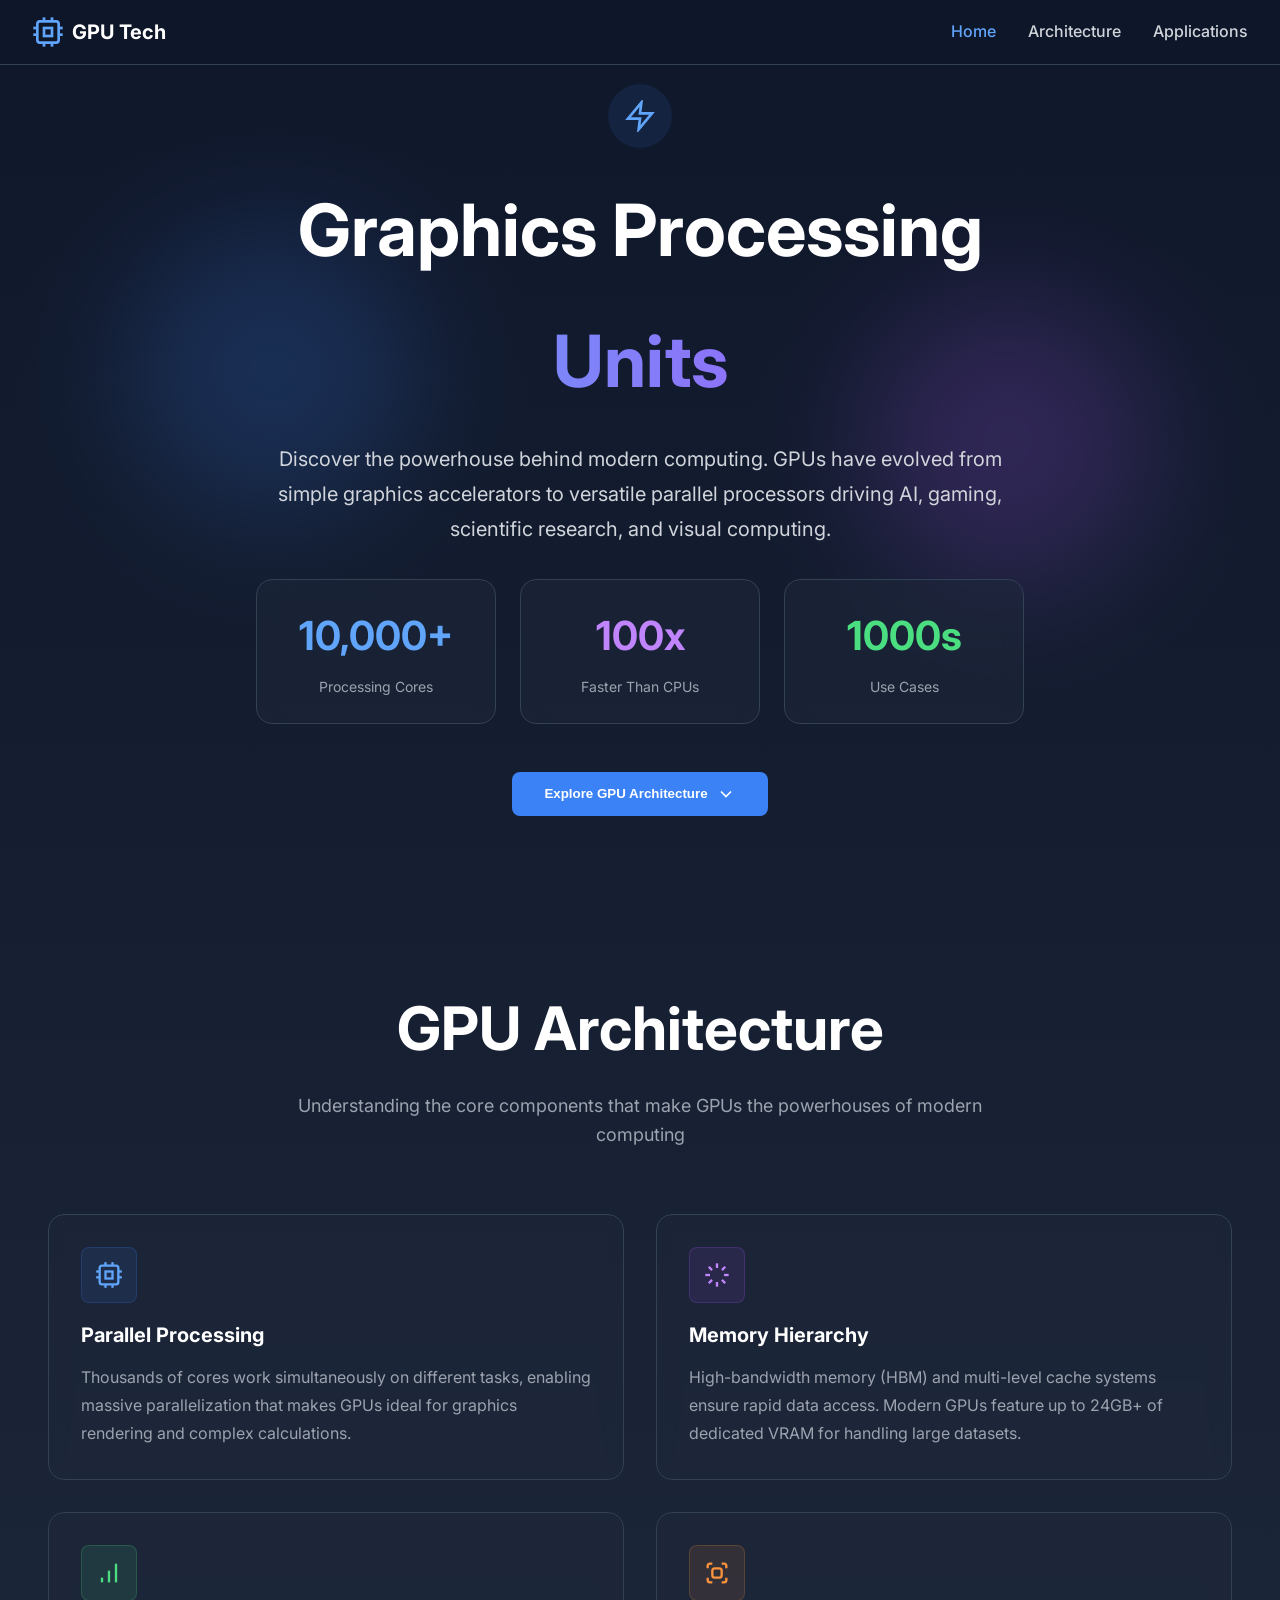
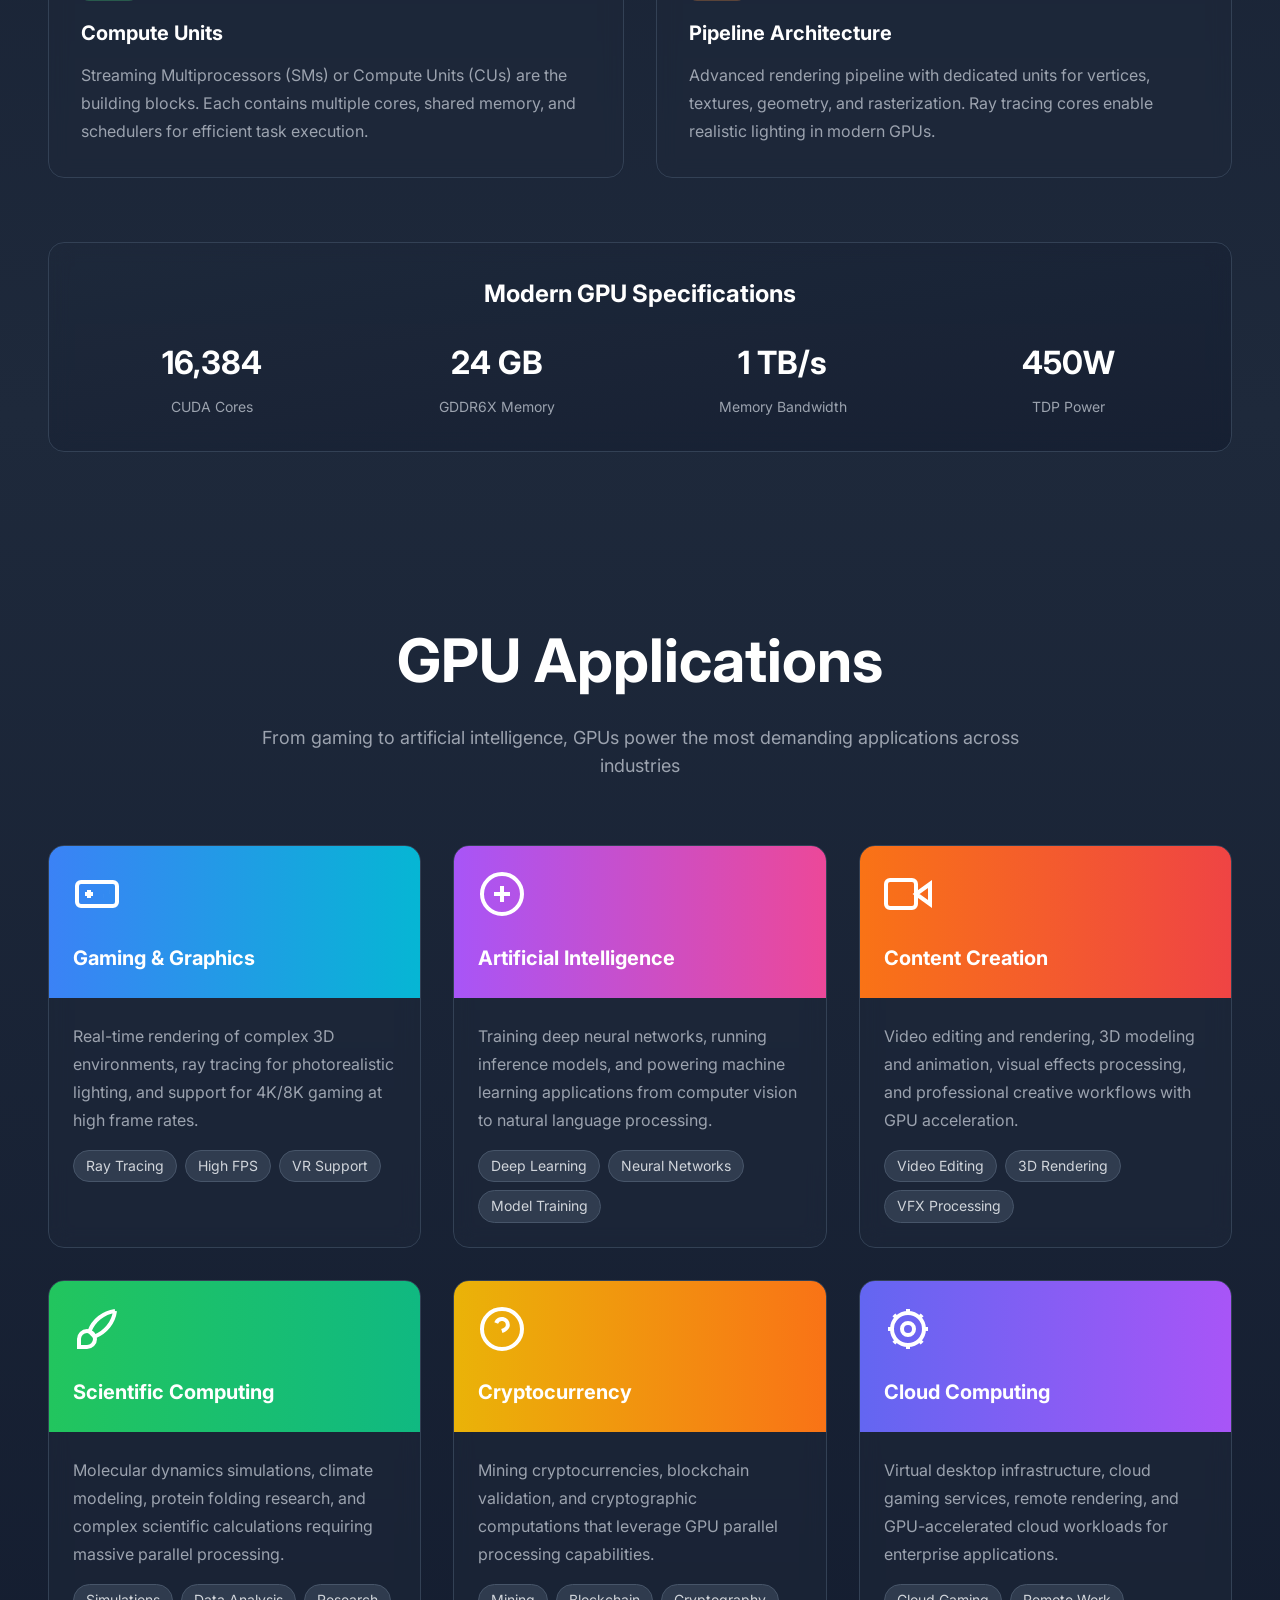
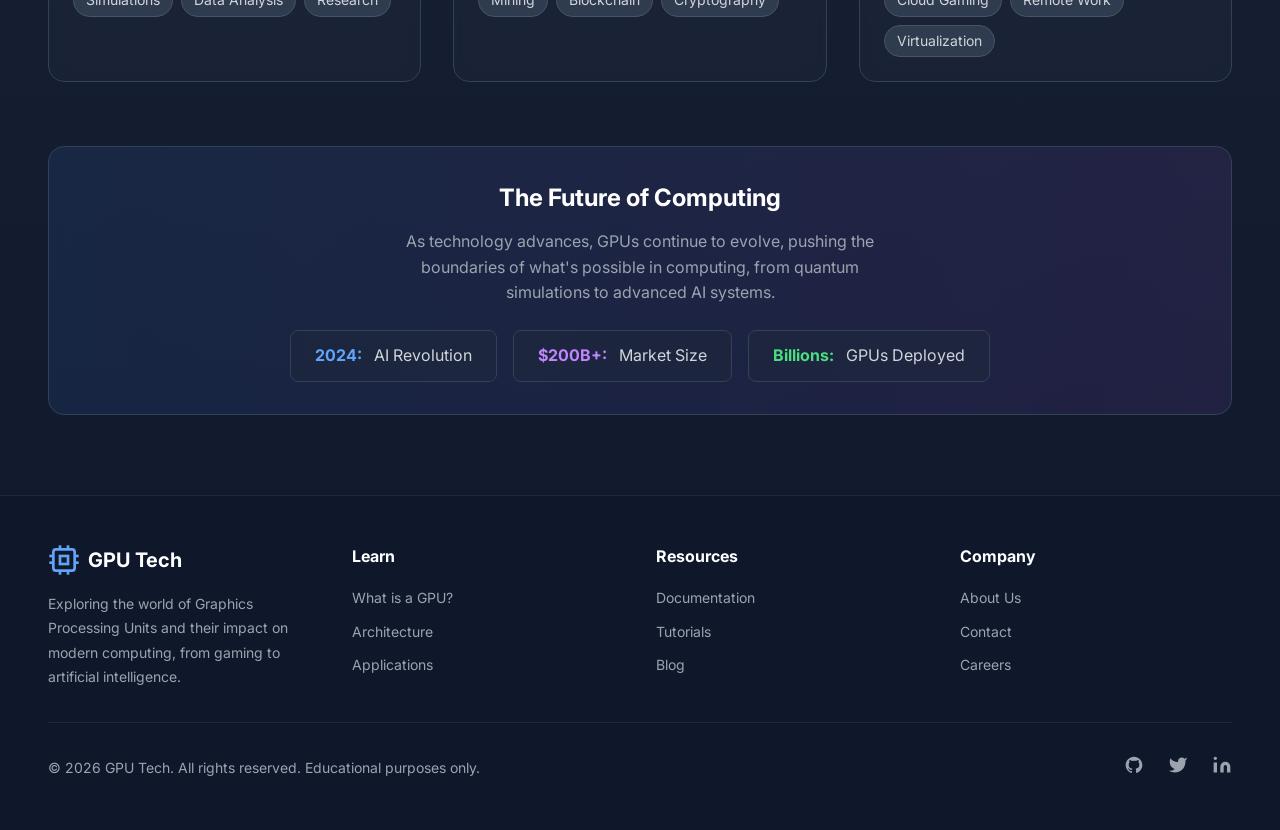
==== index.html @ db31548b "Add files via upload" ====
<!DOCTYPE html>
<html lang="en">
<head>
    <meta charset="UTF-8">
    <meta name="viewport" content="width=device-width, initial-scale=1.0">
    <meta name="description" content="Explore the world of Graphics Processing Units - from architecture to applications">
    <title>GPU Tech - Graphics Processing Units</title>
    
    <!-- Link to external CSS file -->
    <link rel="stylesheet" href="styles.css">
    
    <!-- Google Fonts for better typography -->
    <link rel="preconnect" href="https://fonts.googleapis.com">
    <link rel="preconnect" href="https://fonts.gstatic.com" crossorigin>
    <link href="https://fonts.googleapis.com/css2?family=Inter:wght@400;500;600;700;800&display=swap" rel="stylesheet">
</head>
<body>
    <!-- 
        HEADER SECTION
        Fixed navigation bar with logo and menu
        Includes mobile hamburger menu for responsive design
    -->
    <header class="header" id="header">
        <div class="container">
            <nav class="nav">
                <!-- Logo/Brand -->
                <div class="logo" onclick="scrollToSection('home')">
                    <svg class="logo-icon" viewBox="0 0 24 24" fill="none" stroke="currentColor" stroke-width="2">
                        <rect x="4" y="4" width="16" height="16" rx="2" ry="2"></rect>
                        <rect x="9" y="9" width="6" height="6"></rect>
                        <line x1="9" y1="1" x2="9" y2="4"></line>
                        <line x1="15" y1="1" x2="15" y2="4"></line>
                        <line x1="9" y1="20" x2="9" y2="23"></line>
                        <line x1="15" y1="20" x2="15" y2="23"></line>
                        <line x1="20" y1="9" x2="23" y2="9"></line>
                        <line x1="20" y1="14" x2="23" y2="14"></line>
                        <line x1="1" y1="9" x2="4" y2="9"></line>
                        <line x1="1" y1="14" x2="4" y2="14"></line>
                    </svg>
                    <span class="logo-text">GPU Tech</span>
                </div>

                <!-- Desktop Navigation Links -->
                <ul class="nav-links" id="navLinks">
                    <li><a href="#home" class="nav-link active" data-section="home">Home</a></li>
                    <li><a href="#architecture" class="nav-link" data-section="architecture">Architecture</a></li>
                    <li><a href="#applications" class="nav-link" data-section="applications">Applications</a></li>
                </ul>

                <!-- Mobile Menu Toggle Button -->
                <button class="menu-toggle" id="menuToggle" aria-label="Toggle menu">
                    <span class="hamburger"></span>
                </button>
            </nav>
        </div>
    </header>

    <!-- 
        MAIN CONTENT AREA
        Contains all three main sections of the website
    -->
    <main>
        <!-- 
            SECTION 1: HERO / INTRODUCTION
            Landing section with headline, statistics, and call-to-action
        -->
        <section id="home" class="hero">
            <div class="container">
                <div class="hero-content">
                    <!-- Icon Badge -->
                    <div class="hero-badge">
                        <svg class="hero-icon" viewBox="0 0 24 24" fill="none" stroke="currentColor" stroke-width="2">
                            <polygon points="13 2 3 14 12 14 11 22 21 10 12 10 13 2"></polygon>
                        </svg>
                    </div>

                    <!-- Main Headline -->
                    <h1 class="hero-title">
                        <span class="hero-title-line">Graphics Processing</span>
                        <span class="hero-title-gradient">Units</span>
                    </h1>

                    <!-- Subtitle/Description -->
                    <p class="hero-description">
                        Discover the powerhouse behind modern computing. GPUs have evolved from simple 
                        graphics accelerators to versatile parallel processors driving AI, gaming, 
                        scientific research, and visual computing.
                    </p>

                    <!-- Key Statistics Grid -->
                    <div class="stats-grid">
                        <!-- Stat 1: Processing Cores -->
                        <div class="stat-card">
                            <div class="stat-number stat-blue">10,000+</div>
                            <div class="stat-label">Processing Cores</div>
                        </div>

                        <!-- Stat 2: Performance -->
                        <div class="stat-card">
                            <div class="stat-number stat-purple">100x</div>
                            <div class="stat-label">Faster Than CPUs</div>
                        </div>

                        <!-- Stat 3: Applications -->
                        <div class="stat-card">
                            <div class="stat-number stat-green">1000s</div>
                            <div class="stat-label">Use Cases</div>
                        </div>
                    </div>

                    <!-- Call-to-Action Button -->
                    <button class="cta-button" onclick="scrollToSection('architecture')">
                        <span>Explore GPU Architecture</span>
                        <svg class="cta-icon" viewBox="0 0 24 24" fill="none" stroke="currentColor" stroke-width="2">
                            <polyline points="6 9 12 15 18 9"></polyline>
                        </svg>
                    </button>
                </div>

                <!-- Decorative Background Elements -->
                <div class="blob blob-1"></div>
                <div class="blob blob-2"></div>
            </div>
        </section>

        <!-- 
            SECTION 2: GPU ARCHITECTURE
            Explains core components and technical specifications
        -->
        <section id="architecture" class="architecture">
            <div class="container">
                <!-- Section Header -->
                <div class="section-header">
                    <h2 class="section-title">GPU Architecture</h2>
                    <p class="section-description">
                        Understanding the core components that make GPUs the powerhouses of modern computing
                    </p>
                </div>

                <!-- Architecture Components Grid -->
                <div class="architecture-grid">
                    <!-- Component 1: Parallel Processing -->
                    <div class="arch-card">
                        <div class="arch-icon arch-blue">
                            <svg viewBox="0 0 24 24" fill="none" stroke="currentColor" stroke-width="2">
                                <rect x="4" y="4" width="16" height="16" rx="2" ry="2"></rect>
                                <rect x="9" y="9" width="6" height="6"></rect>
                                <line x1="9" y1="1" x2="9" y2="4"></line>
                                <line x1="15" y1="1" x2="15" y2="4"></line>
                                <line x1="9" y1="20" x2="9" y2="23"></line>
                                <line x1="15" y1="20" x2="15" y2="23"></line>
                                <line x1="20" y1="9" x2="23" y2="9"></line>
                                <line x1="20" y1="14" x2="23" y2="14"></line>
                                <line x1="1" y1="9" x2="4" y2="9"></line>
                                <line x1="1" y1="14" x2="4" y2="14"></line>
                            </svg>
                        </div>
                        <h3 class="arch-title">Parallel Processing</h3>
                        <p class="arch-description">
                            Thousands of cores work simultaneously on different tasks, enabling massive parallelization 
                            that makes GPUs ideal for graphics rendering and complex calculations.
                        </p>
                    </div>

                    <!-- Component 2: Memory Hierarchy -->
                    <div class="arch-card">
                        <div class="arch-icon arch-purple">
                            <svg viewBox="0 0 24 24" fill="none" stroke="currentColor" stroke-width="2">
                                <line x1="12" y1="2" x2="12" y2="6"></line>
                                <line x1="12" y1="18" x2="12" y2="22"></line>
                                <line x1="4.93" y1="4.93" x2="7.76" y2="7.76"></line>
                                <line x1="16.24" y1="16.24" x2="19.07" y2="19.07"></line>
                                <line x1="2" y1="12" x2="6" y2="12"></line>
                                <line x1="18" y1="12" x2="22" y2="12"></line>
                                <line x1="4.93" y1="19.07" x2="7.76" y2="16.24"></line>
                                <line x1="16.24" y1="7.76" x2="19.07" y2="4.93"></line>
                            </svg>
                        </div>
                        <h3 class="arch-title">Memory Hierarchy</h3>
                        <p class="arch-description">
                            High-bandwidth memory (HBM) and multi-level cache systems ensure rapid data access. 
                            Modern GPUs feature up to 24GB+ of dedicated VRAM for handling large datasets.
                        </p>
                    </div>

                    <!-- Component 3: Compute Units -->
                    <div class="arch-card">
                        <div class="arch-icon arch-green">
                            <svg viewBox="0 0 24 24" fill="none" stroke="currentColor" stroke-width="2">
                                <line x1="12" y1="20" x2="12" y2="10"></line>
                                <line x1="18" y1="20" x2="18" y2="4"></line>
                                <line x1="6" y1="20" x2="6" y2="16"></line>
                            </svg>
                        </div>
                        <h3 class="arch-title">Compute Units</h3>
                        <p class="arch-description">
                            Streaming Multiprocessors (SMs) or Compute Units (CUs) are the building blocks. 
                            Each contains multiple cores, shared memory, and schedulers for efficient task execution.
                        </p>
                    </div>

                    <!-- Component 4: Pipeline Architecture -->
                    <div class="arch-card">
                        <div class="arch-icon arch-orange">
                            <svg viewBox="0 0 24 24" fill="none" stroke="currentColor" stroke-width="2">
                                <rect x="8" y="8" width="8" height="8" rx="2" ry="2"></rect>
                                <path d="M4 8V6a2 2 0 0 1 2-2h2"></path>
                                <path d="M4 16v2a2 2 0 0 0 2 2h2"></path>
                                <path d="M16 4h2a2 2 0 0 1 2 2v2"></path>
                                <path d="M16 20h2a2 2 0 0 0 2-2v-2"></path>
                            </svg>
                        </div>
                        <h3 class="arch-title">Pipeline Architecture</h3>
                        <p class="arch-description">
                            Advanced rendering pipeline with dedicated units for vertices, textures, geometry, 
                            and rasterization. Ray tracing cores enable realistic lighting in modern GPUs.
                        </p>
                    </div>
                </div>

                <!-- Technical Specifications Card -->
                <div class="specs-card">
                    <h3 class="specs-title">Modern GPU Specifications</h3>
                    <div class="specs-grid">
                        <!-- Spec 1 -->
                        <div class="spec-item">
                            <div class="spec-value spec-blue">16,384</div>
                            <div class="spec-name">CUDA Cores</div>
                        </div>
                        <!-- Spec 2 -->
                        <div class="spec-item">
                            <div class="spec-value spec-purple">24 GB</div>
                            <div class="spec-name">GDDR6X Memory</div>
                        </div>
                        <!-- Spec 3 -->
                        <div class="spec-item">
                            <div class="spec-value spec-green">1 TB/s</div>
                            <div class="spec-name">Memory Bandwidth</div>
                        </div>
                        <!-- Spec 4 -->
                        <div class="spec-item">
                            <div class="spec-value spec-orange">450W</div>
                            <div class="spec-name">TDP Power</div>
                        </div>
                    </div>
                </div>
            </div>
        </section>

        <!-- 
            SECTION 3: GPU APPLICATIONS
            Showcases real-world use cases and applications
        -->
        <section id="applications" class="applications">
            <div class="container">
                <!-- Section Header -->
                <div class="section-header">
                    <h2 class="section-title">GPU Applications</h2>
                    <p class="section-description">
                        From gaming to artificial intelligence, GPUs power the most demanding applications across industries
                    </p>
                </div>

                <!-- Applications Grid -->
                <div class="apps-grid">
                    <!-- Application 1: Gaming & Graphics -->
                    <div class="app-card">
                        <div class="app-header gradient-blue">
                            <svg class="app-icon" viewBox="0 0 24 24" fill="none" stroke="currentColor" stroke-width="2">
                                <line x1="6" y1="12" x2="10" y2="12"></line>
                                <line x1="8" y1="10" x2="8" y2="14"></line>
                                <line x1="15" y1="13" x2="15.01" y2="13"></line>
                                <line x1="18" y1="11" x2="18.01" y2="11"></line>
                                <rect x="2" y="6" width="20" height="12" rx="2"></rect>
                            </svg>
                            <h3 class="app-title">Gaming & Graphics</h3>
                        </div>
                        <div class="app-content">
                            <p class="app-description">
                                Real-time rendering of complex 3D environments, ray tracing for photorealistic lighting, 
                                and support for 4K/8K gaming at high frame rates.
                            </p>
                            <div class="app-tags">
                                <span class="tag">Ray Tracing</span>
                                <span class="tag">High FPS</span>
                                <span class="tag">VR Support</span>
                            </div>
                        </div>
                    </div>

                    <!-- Application 2: Artificial Intelligence -->
                    <div class="app-card">
                        <div class="app-header gradient-purple">
                            <svg class="app-icon" viewBox="0 0 24 24" fill="none" stroke="currentColor" stroke-width="2">
                                <path d="M12 2a10 10 0 1 0 0 20 10 10 0 1 0 0-20z"></path>
                                <path d="M12 8v8"></path>
                                <path d="M8 12h8"></path>
                            </svg>
                            <h3 class="app-title">Artificial Intelligence</h3>
                        </div>
                        <div class="app-content">
                            <p class="app-description">
                                Training deep neural networks, running inference models, and powering machine learning 
                                applications from computer vision to natural language processing.
                            </p>
                            <div class="app-tags">
                                <span class="tag">Deep Learning</span>
                                <span class="tag">Neural Networks</span>
                                <span class="tag">Model Training</span>
                            </div>
                        </div>
                    </div>

                    <!-- Application 3: Content Creation -->
                    <div class="app-card">
                        <div class="app-header gradient-orange">
                            <svg class="app-icon" viewBox="0 0 24 24" fill="none" stroke="currentColor" stroke-width="2">
                                <polygon points="23 7 16 12 23 17 23 7"></polygon>
                                <rect x="1" y="5" width="15" height="14" rx="2" ry="2"></rect>
                            </svg>
                            <h3 class="app-title">Content Creation</h3>
                        </div>
                        <div class="app-content">
                            <p class="app-description">
                                Video editing and rendering, 3D modeling and animation, visual effects processing, 
                                and professional creative workflows with GPU acceleration.
                            </p>
                            <div class="app-tags">
                                <span class="tag">Video Editing</span>
                                <span class="tag">3D Rendering</span>
                                <span class="tag">VFX Processing</span>
                            </div>
                        </div>
                    </div>

                    <!-- Application 4: Scientific Computing -->
                    <div class="app-card">
                        <div class="app-header gradient-green">
                            <svg class="app-icon" viewBox="0 0 24 24" fill="none" stroke="currentColor" stroke-width="2">
                                <path d="M3 21v-4a4 4 0 1 1 4 4H3z"></path>
                                <path d="M21 3A16 16 0 0 0 8.2 13.2"></path>
                                <path d="M21 3A16 16 0 0 1 10.8 15.8"></path>
                                <path d="M10.8 15.8L8.2 13.2"></path>
                            </svg>
                            <h3 class="app-title">Scientific Computing</h3>
                        </div>
                        <div class="app-content">
                            <p class="app-description">
                                Molecular dynamics simulations, climate modeling, protein folding research, 
                                and complex scientific calculations requiring massive parallel processing.
                            </p>
                            <div class="app-tags">
                                <span class="tag">Simulations</span>
                                <span class="tag">Data Analysis</span>
                                <span class="tag">Research</span>
                            </div>
                        </div>
                    </div>

                    <!-- Application 5: Cryptocurrency -->
                    <div class="app-card">
                        <div class="app-header gradient-yellow">
                            <svg class="app-icon" viewBox="0 0 24 24" fill="none" stroke="currentColor" stroke-width="2">
                                <circle cx="12" cy="12" r="10"></circle>
                                <path d="M9.09 9a3 3 0 0 1 5.83 1c0 2-3 3-3 3"></path>
                                <line x1="12" y1="17" x2="12.01" y2="17"></line>
                            </svg>
                            <h3 class="app-title">Cryptocurrency</h3>
                        </div>
                        <div class="app-content">
                            <p class="app-description">
                                Mining cryptocurrencies, blockchain validation, and cryptographic computations 
                                that leverage GPU parallel processing capabilities.
                            </p>
                            <div class="app-tags">
                                <span class="tag">Mining</span>
                                <span class="tag">Blockchain</span>
                                <span class="tag">Cryptography</span>
                            </div>
                        </div>
                    </div>

                    <!-- Application 6: Cloud Computing -->
                    <div class="app-card">
                        <div class="app-header gradient-indigo">
                            <svg class="app-icon" viewBox="0 0 24 24" fill="none" stroke="currentColor" stroke-width="2">
                                <circle cx="12" cy="12" r="3"></circle>
                                <circle cx="12" cy="12" r="8"></circle>
                                <line x1="12" y1="2" x2="12" y2="4"></line>
                                <line x1="12" y1="20" x2="12" y2="22"></line>
                                <line x1="4.93" y1="4.93" x2="6.34" y2="6.34"></line>
                                <line x1="17.66" y1="17.66" x2="19.07" y2="19.07"></line>
                                <line x1="2" y1="12" x2="4" y2="12"></line>
                                <line x1="20" y1="12" x2="22" y2="12"></line>
                                <line x1="6.34" y1="17.66" x2="4.93" y2="19.07"></line>
                                <line x1="19.07" y1="4.93" x2="17.66" y2="6.34"></line>
                            </svg>
                            <h3 class="app-title">Cloud Computing</h3>
                        </div>
                        <div class="app-content">
                            <p class="app-description">
                                Virtual desktop infrastructure, cloud gaming services, remote rendering, 
                                and GPU-accelerated cloud workloads for enterprise applications.
                            </p>
                            <div class="app-tags">
                                <span class="tag">Cloud Gaming</span>
                                <span class="tag">Remote Work</span>
                                <span class="tag">Virtualization</span>
                            </div>
                        </div>
                    </div>
                </div>

                <!-- Bottom Call-to-Action -->
                <div class="future-card">
                    <h3 class="future-title">The Future of Computing</h3>
                    <p class="future-description">
                        As technology advances, GPUs continue to evolve, pushing the boundaries of what's possible 
                        in computing, from quantum simulations to advanced AI systems.
                    </p>
                    <div class="future-stats">
                        <div class="future-stat">
                            <span class="stat-highlight stat-blue">2024:</span>
                            <span class="stat-text">AI Revolution</span>
                        </div>
                        <div class="future-stat">
                            <span class="stat-highlight stat-purple">$200B+:</span>
                            <span class="stat-text">Market Size</span>
                        </div>
                        <div class="future-stat">
                            <span class="stat-highlight stat-green">Billions:</span>
                            <span class="stat-text">GPUs Deployed</span>
                        </div>
                    </div>
                </div>
            </div>
        </section>
    </main>

    <!-- 
        FOOTER SECTION
        Contains site links, social media, and copyright
    -->
    <footer class="footer">
        <div class="container">
            <!-- Footer Main Content -->
            <div class="footer-grid">
                <!-- Brand Column -->
                <div class="footer-column footer-brand">
                    <div class="footer-logo">
                        <svg class="footer-logo-icon" viewBox="0 0 24 24" fill="none" stroke="currentColor" stroke-width="2">
                            <rect x="4" y="4" width="16" height="16" rx="2" ry="2"></rect>
                            <rect x="9" y="9" width="6" height="6"></rect>
                            <line x1="9" y1="1" x2="9" y2="4"></line>
                            <line x1="15" y1="1" x2="15" y2="4"></line>
                            <line x1="9" y1="20" x2="9" y2="23"></line>
                            <line x1="15" y1="20" x2="15" y2="23"></line>
                            <line x1="20" y1="9" x2="23" y2="9"></line>
                            <line x1="20" y1="14" x2="23" y2="14"></line>
                            <line x1="1" y1="9" x2="4" y2="9"></line>
                            <line x1="1" y1="14" x2="4" y2="14"></line>
                        </svg>
                        <span class="footer-logo-text">GPU Tech</span>
                    </div>
                    <p class="footer-description">
                        Exploring the world of Graphics Processing Units and their impact on modern computing, 
                        from gaming to artificial intelligence.
                    </p>
                </div>

                <!-- Learn Column -->
                <div class="footer-column">
                    <h4 class="footer-heading">Learn</h4>
                    <ul class="footer-links">
                        <li><a href="#home">What is a GPU?</a></li>
                        <li><a href="#architecture">Architecture</a></li>
                        <li><a href="#applications">Applications</a></li>
                    </ul>
                </div>

                <!-- Resources Column -->
                <div class="footer-column">
                    <h4 class="footer-heading">Resources</h4>
                    <ul class="footer-links">
                        <li><a href="#">Documentation</a></li>
                        <li><a href="#">Tutorials</a></li>
                        <li><a href="#">Blog</a></li>
                    </ul>
                </div>

                <!-- Company Column -->
                <div class="footer-column">
                    <h4 class="footer-heading">Company</h4>
                    <ul class="footer-links">
                        <li><a href="#">About Us</a></li>
                        <li><a href="#">Contact</a></li>
                        <li><a href="#">Careers</a></li>
                    </ul>
                </div>
            </div>

            <!-- Footer Bottom -->
            <div class="footer-bottom">
                <p class="footer-copyright">
                    © <span id="currentYear"></span> GPU Tech. All rights reserved. Educational purposes only.
                </p>
                
                <!-- Social Media Links -->
                <div class="footer-social">
                    <a href="#" aria-label="GitHub" class="social-link">
                        <svg viewBox="0 0 24 24" fill="currentColor">
                            <path d="M12 2C6.477 2 2 6.477 2 12c0 4.42 2.865 8.17 6.839 9.49.5.092.682-.217.682-.482 0-.237-.008-.866-.013-1.7-2.782.603-3.369-1.34-3.369-1.34-.454-1.156-1.11-1.463-1.11-1.463-.908-.62.069-.608.069-.608 1.003.07 1.531 1.03 1.531 1.03.892 1.529 2.341 1.087 2.91.831.092-.646.35-1.086.636-1.336-2.22-.253-4.555-1.11-4.555-4.943 0-1.091.39-1.984 1.029-2.683-.103-.253-.446-1.27.098-2.647 0 0 .84-.269 2.75 1.025A9.578 9.578 0 0112 6.836c.85.004 1.705.114 2.504.336 1.909-1.294 2.747-1.025 2.747-1.025.546 1.377.203 2.394.1 2.647.64.699 1.028 1.592 1.028 2.683 0 3.842-2.339 4.687-4.566 4.935.359.309.678.919.678 1.852 0 1.336-.012 2.415-.012 2.743 0 .267.18.578.688.48C19.138 20.167 22 16.418 22 12c0-5.523-4.477-10-10-10z"/>
                        </svg>
                    </a>
                    <a href="#" aria-label="Twitter" class="social-link">
                        <svg viewBox="0 0 24 24" fill="currentColor">
                            <path d="M23 3a10.9 10.9 0 01-3.14 1.53 4.48 4.48 0 00-7.86 3v1A10.66 10.66 0 013 4s-4 9 5 13a11.64 11.64 0 01-7 2c9 5 20 0 20-11.5a4.5 4.5 0 00-.08-.83A7.72 7.72 0 0023 3z"/>
                        </svg>
                    </a>
                    <a href="#" aria-label="LinkedIn" class="social-link">
                        <svg viewBox="0 0 24 24" fill="currentColor">
                            <path d="M16 8a6 6 0 016 6v7h-4v-7a2 2 0 00-2-2 2 2 0 00-2 2v7h-4v-7a6 6 0 016-6zM2 9h4v12H2z"/>
                            <circle cx="4" cy="4" r="2"/>
                        </svg>
                    </a>
                </div>
            </div>
        </div>
    </footer>

    <!-- Link to external JavaScript file -->
    <script src="script.js"></script>
</body>
</html>
---- styles.css ----
/**
 * GPU TECH WEBSITE - STYLESHEET
 * 
 * This CSS file contains all styling for the GPU Tech website
 * Organized into sections for easy navigation and maintenance
 * 
 * TABLE OF CONTENTS:
 * 1. CSS Variables & Reset
 * 2. Base Styles
 * 3. Layout Components
 * 4. Header & Navigation
 * 5. Hero Section
 * 6. Architecture Section
 * 7. Applications Section
 * 8. Footer
 * 9. Responsive Design (Media Queries)
 * 10. Animations
 */

/* ============================================
   1. CSS VARIABLES & RESET
   ============================================ */

/* Color palette and design tokens */
:root {
    /* Colors */
    --color-slate-900: #0f172a;
    --color-slate-800: #1e293b;
    --color-slate-700: #334155;
    --color-slate-600: #475569;
    --color-gray-400: #9ca3af;
    --color-gray-300: #d1d5db;
    --color-white: #ffffff;
    
    /* Accent Colors */
    --color-blue-400: #60a5fa;
    --color-blue-500: #3b82f6;
    --color-blue-600: #2563eb;
    --color-purple-400: #c084fc;
    --color-purple-500: #a855f7;
    --color-green-400: #4ade80;
    --color-green-500: #22c55e;
    --color-orange-400: #fb923c;
    --color-orange-500: #f97316;
    
    /* Spacing */
    --spacing-xs: 0.5rem;    /* 8px */
    --spacing-sm: 1rem;      /* 16px */
    --spacing-md: 1.5rem;    /* 24px */
    --spacing-lg: 2rem;      /* 32px */
    --spacing-xl: 3rem;      /* 48px */
    --spacing-2xl: 4rem;     /* 64px */
    
    /* Typography */
    --font-family: 'Inter', -apple-system, BlinkMacSystemFont, 'Segoe UI', sans-serif;
    
    /* Border Radius */
    --radius-sm: 0.5rem;     /* 8px */
    --radius-md: 0.75rem;    /* 12px */
    --radius-lg: 1rem;       /* 16px */
    
    /* Transitions */
    --transition-fast: 150ms ease;
    --transition-normal: 200ms ease;
    --transition-slow: 300ms ease;
}

/* CSS Reset - Remove default browser styling */
* {
    margin: 0;
    padding: 0;
    box-sizing: border-box;
}

/* ============================================
   2. BASE STYLES
   ============================================ */

html {
    /* Smooth scrolling for anchor links */
    scroll-behavior: smooth;
    /* Base font size - all rem units calculated from this */
    font-size: 16px;
}

body {
    font-family: var(--font-family);
    background: linear-gradient(to bottom, var(--color-slate-900), var(--color-slate-800), var(--color-slate-900));
    color: var(--color-white);
    line-height: 1.6;
    /* Prevent horizontal scroll */
    overflow-x: hidden;
}

/* ============================================
   3. LAYOUT COMPONENTS
   ============================================ */

/* Container - centers content and adds responsive padding */
.container {
    max-width: 1280px;
    margin: 0 auto;
    padding: 0 var(--spacing-sm);
}

@media (min-width: 640px) {
    .container {
        padding: 0 var(--spacing-md);
    }
}

@media (min-width: 1024px) {
    .container {
        padding: 0 var(--spacing-lg);
    }
}

/* ============================================
   4. HEADER & NAVIGATION
   ============================================ */

.header {
    /* Fixed to top of viewport */
    position: fixed;
    top: 0;
    left: 0;
    right: 0;
    z-index: 1000;
    /* Semi-transparent background with blur effect */
    background: rgba(15, 23, 42, 0.95);
    backdrop-filter: blur(10px);
    border-bottom: 1px solid var(--color-slate-700);
}

.nav {
    display: flex;
    justify-content: space-between;
    align-items: center;
    height: 4rem; /* 64px */
}

/* Logo Styling */
.logo {
    display: flex;
    align-items: center;
    gap: var(--spacing-xs);
    cursor: pointer;
    transition: transform var(--transition-normal);
}

.logo:hover {
    transform: scale(1.05);
}

.logo-icon {
    width: 2rem;
    height: 2rem;
    color: var(--color-blue-400);
}

.logo-text {
    font-size: 1.25rem;
    font-weight: 700;
    color: var(--color-white);
}

/* Navigation Links - Desktop */
.nav-links {
    display: none; /* Hidden on mobile by default */
    list-style: none;
    gap: var(--spacing-lg);
}

@media (min-width: 768px) {
    .nav-links {
        display: flex;
    }
}

.nav-link {
    color: var(--color-gray-300);
    text-decoration: none;
    transition: color var(--transition-normal);
    font-weight: 500;
}

.nav-link:hover {
    color: var(--color-white);
}

.nav-link.active {
    color: var(--color-blue-400);
}

/* Mobile Menu Toggle Button */
.menu-toggle {
    display: flex; /* Visible on mobile */
    flex-direction: column;
    justify-content: center;
    align-items: center;
    width: 2.5rem;
    height: 2.5rem;
    background: none;
    border: none;
    cursor: pointer;
    position: relative;
}

@media (min-width: 768px) {
    .menu-toggle {
        display: none; /* Hidden on desktop */
    }
}

/* Hamburger Icon - Three horizontal lines */
.hamburger,
.hamburger::before,
.hamburger::after {
    width: 1.5rem;
    height: 2px;
    background: var(--color-white);
    transition: all var(--transition-normal);
}

.hamburger {
    position: relative;
}

.hamburger::before,
.hamburger::after {
    content: '';
    position: absolute;
    left: 0;
}

.hamburger::before {
    top: -6px;
}

.hamburger::after {
    top: 6px;
}

/* When menu is open, transform into X */
.menu-toggle.active .hamburger {
    background: transparent;
}

.menu-toggle.active .hamburger::before {
    top: 0;
    transform: rotate(45deg);
}

.menu-toggle.active .hamburger::after {
    top: 0;
    transform: rotate(-45deg);
}

/* Mobile Navigation Menu */
@media (max-width: 767px) {
    .nav-links.active {
        display: flex;
        flex-direction: column;
        position: absolute;
        top: 4rem;
        left: 0;
        right: 0;
        background: var(--color-slate-900);
        border-top: 1px solid var(--color-slate-700);
        padding: var(--spacing-sm);
        gap: 0;
    }
    
    .nav-links.active li {
        width: 100%;
    }
    
    .nav-links.active .nav-link {
        display: block;
        padding: var(--spacing-sm);
        border-radius: var(--radius-sm);
    }
    
    .nav-links.active .nav-link:hover,
    .nav-links.active .nav-link.active {
        background: var(--color-slate-800);
    }
}

/* ============================================
   5. HERO SECTION
   ============================================ */

.hero {
    min-height: 100vh;
    display: flex;
    align-items: center;
    justify-content: center;
    /* Add padding for fixed header */
    padding-top: 4rem;
    padding-bottom: var(--spacing-2xl);
    position: relative;
    overflow: hidden;
}

.hero-content {
    text-align: center;
    position: relative;
    z-index: 10;
}

/* Icon Badge at top of hero */
.hero-badge {
    display: inline-flex;
    align-items: center;
    justify-content: center;
    width: 4rem;
    height: 4rem;
    background: rgba(59, 130, 246, 0.1);
    border-radius: 50%;
    margin-bottom: var(--spacing-md);
    /* Pulse animation */
    animation: pulse 2s infinite;
}

.hero-icon {
    width: 2rem;
    height: 2rem;
    color: var(--color-blue-400);
}

/* Main Headline */
.hero-title {
    margin-bottom: var(--spacing-md);
}

.hero-title-line {
    display: block;
    font-size: 2.5rem;
    font-weight: 700;
    color: var(--color-white);
    margin-bottom: var(--spacing-sm);
}

.hero-title-gradient {
    display: block;
    font-size: 2.5rem;
    font-weight: 700;
    background: linear-gradient(to right, var(--color-blue-400), var(--color-purple-500));
    -webkit-background-clip: text;
    background-clip: text;
    -webkit-text-fill-color: transparent;
}

/* Responsive font sizes for hero title */
@media (min-width: 640px) {
    .hero-title-line,
    .hero-title-gradient {
        font-size: 3rem;
    }
}

@media (min-width: 768px) {
    .hero-title-line,
    .hero-title-gradient {
        font-size: 3.75rem;
    }
}

@media (min-width: 1024px) {
    .hero-title-line,
    .hero-title-gradient {
        font-size: 4.5rem;
    }
}

/* Hero Description */
.hero-description {
    font-size: 1.125rem;
    color: var(--color-gray-300);
    max-width: 48rem;
    margin: 0 auto var(--spacing-lg);
    line-height: 1.75;
}

@media (min-width: 640px) {
    .hero-description {
        font-size: 1.25rem;
    }
}

/* Statistics Grid */
.stats-grid {
    display: grid;
    grid-template-columns: 1fr;
    gap: var(--spacing-md);
    max-width: 56rem;
    margin: 0 auto var(--spacing-xl);
}

@media (min-width: 640px) {
    .stats-grid {
        grid-template-columns: repeat(3, 1fr);
    }
}

/* Stat Card */
.stat-card {
    background: rgba(30, 41, 59, 0.5);
    backdrop-filter: blur(10px);
    border-radius: var(--radius-lg);
    padding: var(--spacing-md);
    border: 1px solid var(--color-slate-700);
}

.stat-number {
    font-size: 2rem;
    font-weight: 700;
    margin-bottom: var(--spacing-xs);
}

@media (min-width: 640px) {
    .stat-number {
        font-size: 2.5rem;
    }
}

.stat-blue { color: var(--color-blue-400); }
.stat-purple { color: var(--color-purple-400); }
.stat-green { color: var(--color-green-400); }
.stat-orange { color: var(--color-orange-400); }

.stat-label {
    color: var(--color-gray-400);
    font-size: 0.875rem;
}

/* Call-to-Action Button */
.cta-button {
    display: inline-flex;
    align-items: center;
    gap: var(--spacing-xs);
    padding: 0.75rem 2rem;
    background: var(--color-blue-500);
    color: var(--color-white);
    border: none;
    border-radius: var(--radius-sm);
    font-weight: 600;
    cursor: pointer;
    transition: all var(--transition-normal);
}

.cta-button:hover {
    background: var(--color-blue-600);
    transform: scale(1.05);
}

.cta-icon {
    width: 1.25rem;
    height: 1.25rem;
    animation: bounce 2s infinite;
}

/* Decorative Blob Elements */
.blob {
    position: absolute;
    width: 18rem;
    height: 18rem;
    background: var(--color-blue-500);
    border-radius: 50%;
    filter: blur(64px);
    opacity: 0.2;
    /* Blob animation */
    animation: blob-float 7s infinite;
}

.blob-1 {
    top: 25%;
    left: 10%;
}

.blob-2 {
    top: 33%;
    right: 10%;
    background: var(--color-purple-500);
    animation-delay: 2s;
}

/* ============================================
   6. ARCHITECTURE SECTION
   ============================================ */

.architecture {
    min-height: 100vh;
    padding: 5rem var(--spacing-sm);
}

/* Section Headers (used in multiple sections) */
.section-header {
    text-align: center;
    margin-bottom: 4rem;
}

.section-title {
    font-size: 2rem;
    font-weight: 700;
    color: var(--color-white);
    margin-bottom: var(--spacing-sm);
}

@media (min-width: 640px) {
    .section-title {
        font-size: 2.5rem;
    }
}

@media (min-width: 768px) {
    .section-title {
        font-size: 3rem;
    }
}

@media (min-width: 1024px) {
    .section-title {
        font-size: 3.75rem;
    }
}

.section-description {
    font-size: 1.125rem;
    color: var(--color-gray-400);
    max-width: 48rem;
    margin: 0 auto;
}

/* Architecture Components Grid */
.architecture-grid {
    display: grid;
    grid-template-columns: 1fr;
    gap: var(--spacing-lg);
    margin-bottom: 4rem;
}

@media (min-width: 768px) {
    .architecture-grid {
        grid-template-columns: repeat(2, 1fr);
    }
}

/* Architecture Card */
.arch-card {
    background: rgba(30, 41, 59, 0.5);
    backdrop-filter: blur(10px);
    border-radius: var(--radius-lg);
    padding: var(--spacing-lg);
    border: 1px solid var(--color-slate-700);
    transition: all var(--transition-slow);
}

.arch-card:hover {
    border-color: var(--color-slate-600);
    transform: scale(1.05);
}

/* Architecture Icon Container */
.arch-icon {
    display: inline-flex;
    align-items: center;
    justify-content: center;
    width: 3.5rem;
    height: 3.5rem;
    border-radius: var(--radius-sm);
    margin-bottom: var(--spacing-sm);
}

.arch-icon svg {
    width: 1.75rem;
    height: 1.75rem;
}

.arch-blue {
    background: rgba(59, 130, 246, 0.1);
    color: var(--color-blue-400);
    border: 1px solid rgba(59, 130, 246, 0.2);
}

.arch-purple {
    background: rgba(168, 85, 247, 0.1);
    color: var(--color-purple-400);
    border: 1px solid rgba(168, 85, 247, 0.2);
}

.arch-green {
    background: rgba(74, 222, 128, 0.1);
    color: var(--color-green-400);
    border: 1px solid rgba(74, 222, 128, 0.2);
}

.arch-orange {
    background: rgba(251, 146, 60, 0.1);
    color: var(--color-orange-400);
    border: 1px solid rgba(251, 146, 60, 0.2);
}

.arch-title {
    font-size: 1.25rem;
    font-weight: 700;
    color: var(--color-white);
    margin-bottom: 0.75rem;
}

.arch-description {
    color: var(--color-gray-400);
    line-height: 1.75;
}

/* Specifications Card */
.specs-card {
    background: linear-gradient(to bottom right, rgba(30, 41, 59, 0.5), rgba(15, 23, 42, 0.5));
    backdrop-filter: blur(10px);
    border-radius: var(--radius-lg);
    padding: var(--spacing-lg);
    border: 1px solid var(--color-slate-700);
}

.specs-title {
    font-size: 1.5rem;
    font-weight: 700;
    color: var(--color-white);
    text-align: center;
    margin-bottom: var(--spacing-md);
}

/* Specifications Grid */
.specs-grid {
    display: grid;
    grid-template-columns: repeat(2, 1fr);
    gap: var(--spacing-md);
}

@media (min-width: 768px) {
    .specs-grid {
        grid-template-columns: repeat(4, 1fr);
    }
}

.spec-item {
    text-align: center;
}

.spec-value {
    font-size: 2rem;
    font-weight: 700;
    margin-bottom: var(--spacing-xs);
}

.spec-name {
    font-size: 0.875rem;
    color: var(--color-gray-400);
}

/* ============================================
   7. APPLICATIONS SECTION
   ============================================ */

.applications {
    min-height: 100vh;
    padding: 5rem var(--spacing-sm);
}

/* Applications Grid */
.apps-grid {
    display: grid;
    grid-template-columns: 1fr;
    gap: var(--spacing-lg);
    margin-bottom: 4rem;
}

@media (min-width: 768px) {
    .apps-grid {
        grid-template-columns: repeat(2, 1fr);
    }
}

@media (min-width: 1024px) {
    .apps-grid {
        grid-template-columns: repeat(3, 1fr);
    }
}

/* Application Card */
.app-card {
    background: rgba(30, 41, 59, 0.5);
    backdrop-filter: blur(10px);
    border-radius: var(--radius-lg);
    overflow: hidden;
    border: 1px solid var(--color-slate-700);
    transition: all var(--transition-slow);
}

.app-card:hover {
    border-color: var(--color-slate-600);
    transform: translateY(-0.5rem);
    box-shadow: 0 20px 25px -5px rgba(0, 0, 0, 0.5);
}

/* Application Card Header with Gradient */
.app-header {
    padding: var(--spacing-md);
}

.gradient-blue { background: linear-gradient(to right, var(--color-blue-500), #06b6d4); }
.gradient-purple { background: linear-gradient(to right, var(--color-purple-500), #ec4899); }
.gradient-orange { background: linear-gradient(to right, var(--color-orange-500), #ef4444); }
.gradient-green { background: linear-gradient(to right, var(--color-green-500), #10b981); }
.gradient-yellow { background: linear-gradient(to right, #eab308, var(--color-orange-500)); }
.gradient-indigo { background: linear-gradient(to right, #6366f1, var(--color-purple-500)); }

.app-icon {
    width: 3rem;
    height: 3rem;
    color: var(--color-white);
    margin-bottom: var(--spacing-sm);
}

.app-title {
    font-size: 1.25rem;
    font-weight: 700;
    color: var(--color-white);
}

/* Application Card Content */
.app-content {
    padding: var(--spacing-md);
}

.app-description {
    color: var(--color-gray-400);
    line-height: 1.75;
    margin-bottom: var(--spacing-sm);
}

/* Feature Tags */
.app-tags {
    display: flex;
    flex-wrap: wrap;
    gap: var(--spacing-xs);
}

.tag {
    padding: 0.25rem 0.75rem;
    background: rgba(71, 85, 105, 0.5);
    color: var(--color-gray-300);
    font-size: 0.875rem;
    border-radius: 9999px;
    border: 1px solid var(--color-slate-600);
}

/* Future Card - Bottom Call-to-Action */
.future-card {
    text-align: center;
    background: linear-gradient(to right, rgba(59, 130, 246, 0.1), rgba(168, 85, 247, 0.1));
    border-radius: var(--radius-lg);
    padding: var(--spacing-lg);
    border: 1px solid var(--color-slate-700);
}

.future-title {
    font-size: 1.5rem;
    font-weight: 700;
    color: var(--color-white);
    margin-bottom: 0.75rem;
}

.future-description {
    color: var(--color-gray-400);
    max-width: 32rem;
    margin: 0 auto var(--spacing-md);
}

/* Future Stats - Horizontal badges */
.future-stats {
    display: flex;
    flex-wrap: wrap;
    justify-content: center;
    gap: var(--spacing-sm);
}

.future-stat {
    padding: 0.75rem var(--spacing-md);
    background: rgba(30, 41, 59, 0.5);
    border-radius: var(--radius-sm);
    border: 1px solid var(--color-slate-700);
}

.stat-highlight {
    font-weight: 700;
    margin-right: var(--spacing-xs);
}

.stat-text {
    color: var(--color-gray-300);
}

/* ============================================
   8. FOOTER
   ============================================ */

.footer {
    background: var(--color-slate-900);
    border-top: 1px solid var(--color-slate-800);
    padding: 3rem var(--spacing-sm);
}

/* Footer Grid Layout */
.footer-grid {
    display: grid;
    grid-template-columns: 1fr;
    gap: var(--spacing-lg);
    margin-bottom: var(--spacing-lg);
}

@media (min-width: 768px) {
    .footer-grid {
        grid-template-columns: repeat(2, 1fr);
    }
}

@media (min-width: 1024px) {
    .footer-grid {
        grid-template-columns: repeat(4, 1fr);
    }
}

/* Footer Brand Column (takes more space on large screens) */
@media (min-width: 1024px) {
    .footer-brand {
        grid-column: span 1;
    }
}

/* Footer Logo */
.footer-logo {
    display: flex;
    align-items: center;
    gap: var(--spacing-xs);
    margin-bottom: var(--spacing-sm);
}

.footer-logo-icon {
    width: 2rem;
    height: 2rem;
    color: var(--color-blue-400);
}

.footer-logo-text {
    font-size: 1.25rem;
    font-weight: 700;
    color: var(--color-white);
}

.footer-description {
    font-size: 0.875rem;
    color: var(--color-gray-400);
    line-height: 1.75;
}

/* Footer Column Headings */
.footer-heading {
    color: var(--color-white);
    font-weight: 700;
    margin-bottom: var(--spacing-sm);
}

/* Footer Links */
.footer-links {
    list-style: none;
    display: flex;
    flex-direction: column;
    gap: var(--spacing-xs);
}

.footer-links a {
    color: var(--color-gray-400);
    text-decoration: none;
    font-size: 0.875rem;
    transition: color var(--transition-normal);
}

.footer-links a:hover {
    color: var(--color-white);
}

/* Footer Bottom Section */
.footer-bottom {
    display: flex;
    flex-direction: column;
    align-items: center;
    gap: var(--spacing-sm);
    padding-top: var(--spacing-lg);
    border-top: 1px solid var(--color-slate-800);
}

@media (min-width: 768px) {
    .footer-bottom {
        flex-direction: row;
        justify-content: space-between;
    }
}

.footer-copyright {
    color: var(--color-gray-400);
    font-size: 0.875rem;
}

/* Social Media Links */
.footer-social {
    display: flex;
    gap: var(--spacing-md);
}

.social-link {
    color: var(--color-gray-400);
    transition: color var(--transition-normal);
}

.social-link svg {
    width: 1.25rem;
    height: 1.25rem;
}

.social-link:hover {
    color: var(--color-white);
}

/* ============================================
   9. RESPONSIVE DESIGN ENHANCEMENTS
   ============================================ */

/* Ensure touch-friendly tap targets on mobile */
@media (max-width: 767px) {
    button,
    a {
        min-height: 44px;
        min-width: 44px;
    }
}

/* ============================================
   10. ANIMATIONS
   ============================================ */

/* Pulse Animation - for hero badge */
@keyframes pulse {
    0%, 100% {
        opacity: 1;
    }
    50% {
        opacity: 0.8;
    }
}

/* Bounce Animation - for scroll indicator */
@keyframes bounce {
    0%, 100% {
        transform: translateY(0);
    }
    50% {
        transform: translateY(-5px);
    }
}

/* Blob Float Animation - for background decorations */
@keyframes blob-float {
    0%, 100% {
        transform: translate(0px, 0px) scale(1);
    }
    33% {
        transform: translate(30px, -50px) scale(1.1);
    }
    66% {
        transform: translate(-20px, 20px) scale(0.9);
    }
}

/* Fade In Animation - can be applied to elements */
@keyframes fadeIn {
    from {
        opacity: 0;
        transform: translateY(20px);
    }
    to {
        opacity: 1;
        transform: translateY(0);
    }
}

/* Utility class for fade-in effect */
.fade-in {
    animation: fadeIn 0.6s ease-out;
}
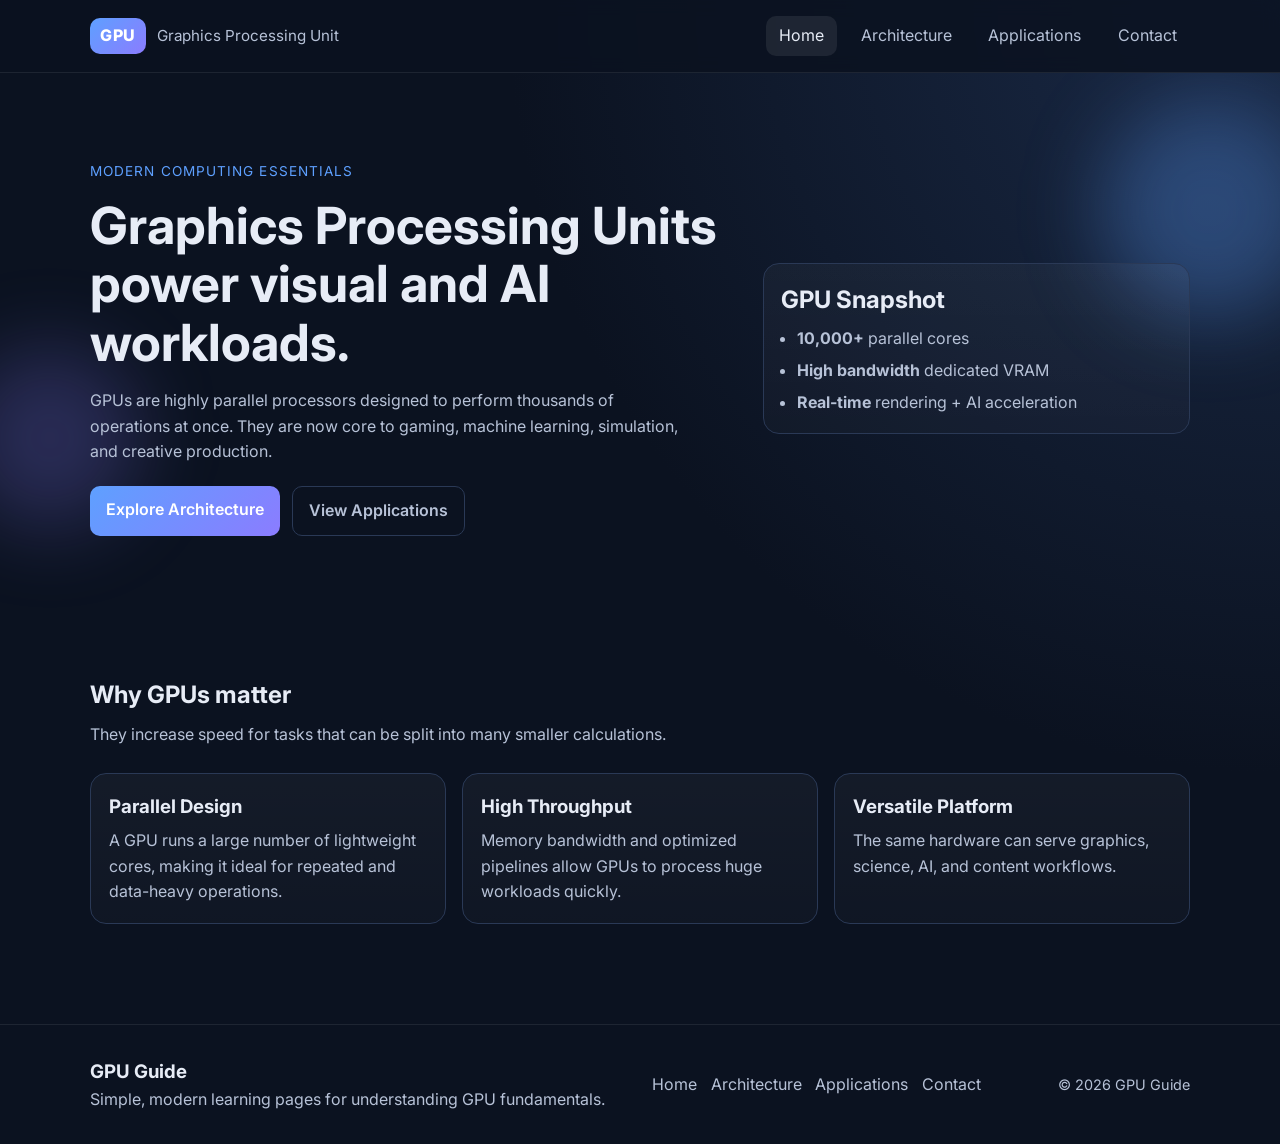
==== commit 3e5b410c: "Build responsive multi-page GPU website. Create Home, Architecture, Applications, and Contact pages " ====
--- a/index.html
+++ b/index.html
@@ -3,532 +3,115 @@
 <head>
     <meta charset="UTF-8">
     <meta name="viewport" content="width=device-width, initial-scale=1.0">
-    <meta name="description" content="Explore the world of Graphics Processing Units - from architecture to applications">
-    <title>GPU Tech - Graphics Processing Units</title>
-    
-    <!-- Link to external CSS file -->
-    <link rel="stylesheet" href="styles.css">
-    
-    <!-- Google Fonts for better typography -->
+    <meta name="description" content="A clean introduction to Graphics Processing Units (GPUs).">
+    <title>GPU Guide | Home</title>
     <link rel="preconnect" href="https://fonts.googleapis.com">
     <link rel="preconnect" href="https://fonts.gstatic.com" crossorigin>
     <link href="https://fonts.googleapis.com/css2?family=Inter:wght@400;500;600;700;800&display=swap" rel="stylesheet">
+    <link rel="stylesheet" href="styles.css">
 </head>
-<body>
-    <!-- 
-        HEADER SECTION
-        Fixed navigation bar with logo and menu
-        Includes mobile hamburger menu for responsive design
-    -->
-    <header class="header" id="header">
-        <div class="container">
-            <nav class="nav">
-                <!-- Logo/Brand -->
-                <div class="logo" onclick="scrollToSection('home')">
-                    <svg class="logo-icon" viewBox="0 0 24 24" fill="none" stroke="currentColor" stroke-width="2">
-                        <rect x="4" y="4" width="16" height="16" rx="2" ry="2"></rect>
-                        <rect x="9" y="9" width="6" height="6"></rect>
-                        <line x1="9" y1="1" x2="9" y2="4"></line>
-                        <line x1="15" y1="1" x2="15" y2="4"></line>
-                        <line x1="9" y1="20" x2="9" y2="23"></line>
-                        <line x1="15" y1="20" x2="15" y2="23"></line>
-                        <line x1="20" y1="9" x2="23" y2="9"></line>
-                        <line x1="20" y1="14" x2="23" y2="14"></line>
-                        <line x1="1" y1="9" x2="4" y2="9"></line>
-                        <line x1="1" y1="14" x2="4" y2="14"></line>
-                    </svg>
-                    <span class="logo-text">GPU Tech</span>
-                </div>
+<body data-page="home">
+    <!-- Shared site header and navigation -->
+    <header class="site-header">
+        <div class="container nav-wrap">
+            <a class="brand" href="index.html" aria-label="Go to home page">
+                <span class="brand-mark">GPU</span>
+                <span class="brand-text">Graphics Processing Unit</span>
+            </a>
 
-                <!-- Desktop Navigation Links -->
-                <ul class="nav-links" id="navLinks">
-                    <li><a href="#home" class="nav-link active" data-section="home">Home</a></li>
-                    <li><a href="#architecture" class="nav-link" data-section="architecture">Architecture</a></li>
-                    <li><a href="#applications" class="nav-link" data-section="applications">Applications</a></li>
-                </ul>
+            <button class="menu-btn" id="menuBtn" aria-label="Toggle mobile menu" aria-expanded="false">
+                <span></span><span></span><span></span>
+            </button>
 
-                <!-- Mobile Menu Toggle Button -->
-                <button class="menu-toggle" id="menuToggle" aria-label="Toggle menu">
-                    <span class="hamburger"></span>
-                </button>
+            <nav class="site-nav" id="siteNav">
+                <a href="index.html" data-nav="home">Home</a>
+                <a href="architecture.html" data-nav="architecture">Architecture</a>
+                <a href="applications.html" data-nav="applications">Applications</a>
+                <a href="contact.html" data-nav="contact">Contact</a>
             </nav>
         </div>
     </header>
 
-    <!-- 
-        MAIN CONTENT AREA
-        Contains all three main sections of the website
-    -->
     <main>
-        <!-- 
-            SECTION 1: HERO / INTRODUCTION
-            Landing section with headline, statistics, and call-to-action
-        -->
-        <section id="home" class="hero">
-            <div class="container">
-                <div class="hero-content">
-                    <!-- Icon Badge -->
-                    <div class="hero-badge">
-                        <svg class="hero-icon" viewBox="0 0 24 24" fill="none" stroke="currentColor" stroke-width="2">
-                            <polygon points="13 2 3 14 12 14 11 22 21 10 12 10 13 2"></polygon>
-                        </svg>
-                    </div>
-
-                    <!-- Main Headline -->
-                    <h1 class="hero-title">
-                        <span class="hero-title-line">Graphics Processing</span>
-                        <span class="hero-title-gradient">Units</span>
-                    </h1>
-
-                    <!-- Subtitle/Description -->
-                    <p class="hero-description">
-                        Discover the powerhouse behind modern computing. GPUs have evolved from simple 
-                        graphics accelerators to versatile parallel processors driving AI, gaming, 
-                        scientific research, and visual computing.
+        <!-- Hero section for the home page -->
+        <section class="hero">
+            <div class="container hero-grid">
+                <div>
+                    <p class="eyebrow">Modern Computing Essentials</p>
+                    <h1>Graphics Processing Units power visual and AI workloads.</h1>
+                    <p class="lead">
+                        GPUs are highly parallel processors designed to perform thousands of operations at once.
+                        They are now core to gaming, machine learning, simulation, and creative production.
                     </p>
-
-                    <!-- Key Statistics Grid -->
-                    <div class="stats-grid">
-                        <!-- Stat 1: Processing Cores -->
-                        <div class="stat-card">
-                            <div class="stat-number stat-blue">10,000+</div>
-                            <div class="stat-label">Processing Cores</div>
-                        </div>
-
-                        <!-- Stat 2: Performance -->
-                        <div class="stat-card">
-                            <div class="stat-number stat-purple">100x</div>
-                            <div class="stat-label">Faster Than CPUs</div>
-                        </div>
-
-                        <!-- Stat 3: Applications -->
-                        <div class="stat-card">
-                            <div class="stat-number stat-green">1000s</div>
-                            <div class="stat-label">Use Cases</div>
-                        </div>
-                    </div>
-
-                    <!-- Call-to-Action Button -->
-                    <button class="cta-button" onclick="scrollToSection('architecture')">
-                        <span>Explore GPU Architecture</span>
-                        <svg class="cta-icon" viewBox="0 0 24 24" fill="none" stroke="currentColor" stroke-width="2">
-                            <polyline points="6 9 12 15 18 9"></polyline>
-                        </svg>
-                    </button>
-                </div>
-
-                <!-- Decorative Background Elements -->
-                <div class="blob blob-1"></div>
-                <div class="blob blob-2"></div>
-            </div>
-        </section>
-
-        <!-- 
-            SECTION 2: GPU ARCHITECTURE
-            Explains core components and technical specifications
-        -->
-        <section id="architecture" class="architecture">
-            <div class="container">
-                <!-- Section Header -->
-                <div class="section-header">
-                    <h2 class="section-title">GPU Architecture</h2>
-                    <p class="section-description">
-                        Understanding the core components that make GPUs the powerhouses of modern computing
-                    </p>
-                </div>
-
-                <!-- Architecture Components Grid -->
-                <div class="architecture-grid">
-                    <!-- Component 1: Parallel Processing -->
-                    <div class="arch-card">
-                        <div class="arch-icon arch-blue">
-                            <svg viewBox="0 0 24 24" fill="none" stroke="currentColor" stroke-width="2">
-                                <rect x="4" y="4" width="16" height="16" rx="2" ry="2"></rect>
-                                <rect x="9" y="9" width="6" height="6"></rect>
-                                <line x1="9" y1="1" x2="9" y2="4"></line>
-                                <line x1="15" y1="1" x2="15" y2="4"></line>
-                                <line x1="9" y1="20" x2="9" y2="23"></line>
-                                <line x1="15" y1="20" x2="15" y2="23"></line>
-                                <line x1="20" y1="9" x2="23" y2="9"></line>
-                                <line x1="20" y1="14" x2="23" y2="14"></line>
-                                <line x1="1" y1="9" x2="4" y2="9"></line>
-                                <line x1="1" y1="14" x2="4" y2="14"></line>
-                            </svg>
-                        </div>
-                        <h3 class="arch-title">Parallel Processing</h3>
-                        <p class="arch-description">
-                            Thousands of cores work simultaneously on different tasks, enabling massive parallelization 
-                            that makes GPUs ideal for graphics rendering and complex calculations.
-                        </p>
-                    </div>
-
-                    <!-- Component 2: Memory Hierarchy -->
-                    <div class="arch-card">
-                        <div class="arch-icon arch-purple">
-                            <svg viewBox="0 0 24 24" fill="none" stroke="currentColor" stroke-width="2">
-                                <line x1="12" y1="2" x2="12" y2="6"></line>
-                                <line x1="12" y1="18" x2="12" y2="22"></line>
-                                <line x1="4.93" y1="4.93" x2="7.76" y2="7.76"></line>
-                                <line x1="16.24" y1="16.24" x2="19.07" y2="19.07"></line>
-                                <line x1="2" y1="12" x2="6" y2="12"></line>
-                                <line x1="18" y1="12" x2="22" y2="12"></line>
-                                <line x1="4.93" y1="19.07" x2="7.76" y2="16.24"></line>
-                                <line x1="16.24" y1="7.76" x2="19.07" y2="4.93"></line>
-                            </svg>
-                        </div>
-                        <h3 class="arch-title">Memory Hierarchy</h3>
-                        <p class="arch-description">
-                            High-bandwidth memory (HBM) and multi-level cache systems ensure rapid data access. 
-                            Modern GPUs feature up to 24GB+ of dedicated VRAM for handling large datasets.
-                        </p>
-                    </div>
-
-                    <!-- Component 3: Compute Units -->
-                    <div class="arch-card">
-                        <div class="arch-icon arch-green">
-                            <svg viewBox="0 0 24 24" fill="none" stroke="currentColor" stroke-width="2">
-                                <line x1="12" y1="20" x2="12" y2="10"></line>
-                                <line x1="18" y1="20" x2="18" y2="4"></line>
-                                <line x1="6" y1="20" x2="6" y2="16"></line>
-                            </svg>
-                        </div>
-                        <h3 class="arch-title">Compute Units</h3>
-                        <p class="arch-description">
-                            Streaming Multiprocessors (SMs) or Compute Units (CUs) are the building blocks. 
-                            Each contains multiple cores, shared memory, and schedulers for efficient task execution.
-                        </p>
-                    </div>
-
-                    <!-- Component 4: Pipeline Architecture -->
-                    <div class="arch-card">
-                        <div class="arch-icon arch-orange">
-                            <svg viewBox="0 0 24 24" fill="none" stroke="currentColor" stroke-width="2">
-                                <rect x="8" y="8" width="8" height="8" rx="2" ry="2"></rect>
-                                <path d="M4 8V6a2 2 0 0 1 2-2h2"></path>
-                                <path d="M4 16v2a2 2 0 0 0 2 2h2"></path>
-                                <path d="M16 4h2a2 2 0 0 1 2 2v2"></path>
-                                <path d="M16 20h2a2 2 0 0 0 2-2v-2"></path>
-                            </svg>
-                        </div>
-                        <h3 class="arch-title">Pipeline Architecture</h3>
-                        <p class="arch-description">
-                            Advanced rendering pipeline with dedicated units for vertices, textures, geometry, 
-                            and rasterization. Ray tracing cores enable realistic lighting in modern GPUs.
-                        </p>
+                    <div class="hero-actions">
+                        <a class="btn btn-primary" href="architecture.html">Explore Architecture</a>
+                        <a class="btn btn-ghost" href="applications.html">View Applications</a>
                     </div>
                 </div>
 
-                <!-- Technical Specifications Card -->
-                <div class="specs-card">
-                    <h3 class="specs-title">Modern GPU Specifications</h3>
-                    <div class="specs-grid">
-                        <!-- Spec 1 -->
-                        <div class="spec-item">
-                            <div class="spec-value spec-blue">16,384</div>
-                            <div class="spec-name">CUDA Cores</div>
-                        </div>
-                        <!-- Spec 2 -->
-                        <div class="spec-item">
-                            <div class="spec-value spec-purple">24 GB</div>
-                            <div class="spec-name">GDDR6X Memory</div>
-                        </div>
-                        <!-- Spec 3 -->
-                        <div class="spec-item">
-                            <div class="spec-value spec-green">1 TB/s</div>
-                            <div class="spec-name">Memory Bandwidth</div>
-                        </div>
-                        <!-- Spec 4 -->
-                        <div class="spec-item">
-                            <div class="spec-value spec-orange">450W</div>
-                            <div class="spec-name">TDP Power</div>
-                        </div>
-                    </div>
+                <!-- Decorative visual block to keep the page attractive -->
+                <div class="visual-card floating">
+                    <h2>GPU Snapshot</h2>
+                    <ul class="metric-list">
+                        <li><strong>10,000+</strong> parallel cores</li>
+                        <li><strong>High bandwidth</strong> dedicated VRAM</li>
+                        <li><strong>Real-time</strong> rendering + AI acceleration</li>
+                    </ul>
                 </div>
             </div>
+            <div class="bg-orb orb-a"></div>
+            <div class="bg-orb orb-b"></div>
         </section>
 
-        <!-- 
-            SECTION 3: GPU APPLICATIONS
-            Showcases real-world use cases and applications
-        -->
-        <section id="applications" class="applications">
+        <!-- Quick overview cards -->
+        <section class="section">
             <div class="container">
-                <!-- Section Header -->
-                <div class="section-header">
-                    <h2 class="section-title">GPU Applications</h2>
-                    <p class="section-description">
-                        From gaming to artificial intelligence, GPUs power the most demanding applications across industries
-                    </p>
+                <div class="section-head">
+                    <h2>Why GPUs matter</h2>
+                    <p>They increase speed for tasks that can be split into many smaller calculations.</p>
                 </div>
 
-                <!-- Applications Grid -->
-                <div class="apps-grid">
-                    <!-- Application 1: Gaming & Graphics -->
-                    <div class="app-card">
-                        <div class="app-header gradient-blue">
-                            <svg class="app-icon" viewBox="0 0 24 24" fill="none" stroke="currentColor" stroke-width="2">
-                                <line x1="6" y1="12" x2="10" y2="12"></line>
-                                <line x1="8" y1="10" x2="8" y2="14"></line>
-                                <line x1="15" y1="13" x2="15.01" y2="13"></line>
-                                <line x1="18" y1="11" x2="18.01" y2="11"></line>
-                                <rect x="2" y="6" width="20" height="12" rx="2"></rect>
-                            </svg>
-                            <h3 class="app-title">Gaming & Graphics</h3>
-                        </div>
-                        <div class="app-content">
-                            <p class="app-description">
-                                Real-time rendering of complex 3D environments, ray tracing for photorealistic lighting, 
-                                and support for 4K/8K gaming at high frame rates.
-                            </p>
-                            <div class="app-tags">
-                                <span class="tag">Ray Tracing</span>
-                                <span class="tag">High FPS</span>
-                                <span class="tag">VR Support</span>
-                            </div>
-                        </div>
-                    </div>
-
-                    <!-- Application 2: Artificial Intelligence -->
-                    <div class="app-card">
-                        <div class="app-header gradient-purple">
-                            <svg class="app-icon" viewBox="0 0 24 24" fill="none" stroke="currentColor" stroke-width="2">
-                                <path d="M12 2a10 10 0 1 0 0 20 10 10 0 1 0 0-20z"></path>
-                                <path d="M12 8v8"></path>
-                                <path d="M8 12h8"></path>
-                            </svg>
-                            <h3 class="app-title">Artificial Intelligence</h3>
-                        </div>
-                        <div class="app-content">
-                            <p class="app-description">
-                                Training deep neural networks, running inference models, and powering machine learning 
-                                applications from computer vision to natural language processing.
-                            </p>
-                            <div class="app-tags">
-                                <span class="tag">Deep Learning</span>
-                                <span class="tag">Neural Networks</span>
-                                <span class="tag">Model Training</span>
-                            </div>
-                        </div>
-                    </div>
-
-                    <!-- Application 3: Content Creation -->
-                    <div class="app-card">
-                        <div class="app-header gradient-orange">
-                            <svg class="app-icon" viewBox="0 0 24 24" fill="none" stroke="currentColor" stroke-width="2">
-                                <polygon points="23 7 16 12 23 17 23 7"></polygon>
-                                <rect x="1" y="5" width="15" height="14" rx="2" ry="2"></rect>
-                            </svg>
-                            <h3 class="app-title">Content Creation</h3>
-                        </div>
-                        <div class="app-content">
-                            <p class="app-description">
-                                Video editing and rendering, 3D modeling and animation, visual effects processing, 
-                                and professional creative workflows with GPU acceleration.
-                            </p>
-                            <div class="app-tags">
-                                <span class="tag">Video Editing</span>
-                                <span class="tag">3D Rendering</span>
-                                <span class="tag">VFX Processing</span>
-                            </div>
-                        </div>
-                    </div>
-
-                    <!-- Application 4: Scientific Computing -->
-                    <div class="app-card">
-                        <div class="app-header gradient-green">
-                            <svg class="app-icon" viewBox="0 0 24 24" fill="none" stroke="currentColor" stroke-width="2">
-                                <path d="M3 21v-4a4 4 0 1 1 4 4H3z"></path>
-                                <path d="M21 3A16 16 0 0 0 8.2 13.2"></path>
-                                <path d="M21 3A16 16 0 0 1 10.8 15.8"></path>
-                                <path d="M10.8 15.8L8.2 13.2"></path>
-                            </svg>
-                            <h3 class="app-title">Scientific Computing</h3>
-                        </div>
-                        <div class="app-content">
-                            <p class="app-description">
-                                Molecular dynamics simulations, climate modeling, protein folding research, 
-                                and complex scientific calculations requiring massive parallel processing.
-                            </p>
-                            <div class="app-tags">
-                                <span class="tag">Simulations</span>
-                                <span class="tag">Data Analysis</span>
-                                <span class="tag">Research</span>
-                            </div>
-                        </div>
-                    </div>
-
-                    <!-- Application 5: Cryptocurrency -->
-                    <div class="app-card">
-                        <div class="app-header gradient-yellow">
-                            <svg class="app-icon" viewBox="0 0 24 24" fill="none" stroke="currentColor" stroke-width="2">
-                                <circle cx="12" cy="12" r="10"></circle>
-                                <path d="M9.09 9a3 3 0 0 1 5.83 1c0 2-3 3-3 3"></path>
-                                <line x1="12" y1="17" x2="12.01" y2="17"></line>
-                            </svg>
-                            <h3 class="app-title">Cryptocurrency</h3>
-                        </div>
-                        <div class="app-content">
-                            <p class="app-description">
-                                Mining cryptocurrencies, blockchain validation, and cryptographic computations 
-                                that leverage GPU parallel processing capabilities.
-                            </p>
-                            <div class="app-tags">
-                                <span class="tag">Mining</span>
-                                <span class="tag">Blockchain</span>
-                                <span class="tag">Cryptography</span>
-                            </div>
-                        </div>
-                    </div>
-
-                    <!-- Application 6: Cloud Computing -->
-                    <div class="app-card">
-                        <div class="app-header gradient-indigo">
-                            <svg class="app-icon" viewBox="0 0 24 24" fill="none" stroke="currentColor" stroke-width="2">
-                                <circle cx="12" cy="12" r="3"></circle>
-                                <circle cx="12" cy="12" r="8"></circle>
-                                <line x1="12" y1="2" x2="12" y2="4"></line>
-                                <line x1="12" y1="20" x2="12" y2="22"></line>
-                                <line x1="4.93" y1="4.93" x2="6.34" y2="6.34"></line>
-                                <line x1="17.66" y1="17.66" x2="19.07" y2="19.07"></line>
-                                <line x1="2" y1="12" x2="4" y2="12"></line>
-                                <line x1="20" y1="12" x2="22" y2="12"></line>
-                                <line x1="6.34" y1="17.66" x2="4.93" y2="19.07"></line>
-                                <line x1="19.07" y1="4.93" x2="17.66" y2="6.34"></line>
-                            </svg>
-                            <h3 class="app-title">Cloud Computing</h3>
-                        </div>
-                        <div class="app-content">
-                            <p class="app-description">
-                                Virtual desktop infrastructure, cloud gaming services, remote rendering, 
-                                and GPU-accelerated cloud workloads for enterprise applications.
-                            </p>
-                            <div class="app-tags">
-                                <span class="tag">Cloud Gaming</span>
-                                <span class="tag">Remote Work</span>
-                                <span class="tag">Virtualization</span>
-                            </div>
-                        </div>
-                    </div>
-                </div>
-
-                <!-- Bottom Call-to-Action -->
-                <div class="future-card">
-                    <h3 class="future-title">The Future of Computing</h3>
-                    <p class="future-description">
-                        As technology advances, GPUs continue to evolve, pushing the boundaries of what's possible 
-                        in computing, from quantum simulations to advanced AI systems.
-                    </p>
-                    <div class="future-stats">
-                        <div class="future-stat">
-                            <span class="stat-highlight stat-blue">2024:</span>
-                            <span class="stat-text">AI Revolution</span>
-                        </div>
-                        <div class="future-stat">
-                            <span class="stat-highlight stat-purple">$200B+:</span>
-                            <span class="stat-text">Market Size</span>
-                        </div>
-                        <div class="future-stat">
-                            <span class="stat-highlight stat-green">Billions:</span>
-                            <span class="stat-text">GPUs Deployed</span>
-                        </div>
-                    </div>
+                <div class="card-grid">
+                    <article class="card reveal">
+                        <h3>Parallel Design</h3>
+                        <p>
+                            A GPU runs a large number of lightweight cores, making it ideal for repeated and data-heavy operations.
+                        </p>
+                    </article>
+                    <article class="card reveal">
+                        <h3>High Throughput</h3>
+                        <p>
+                            Memory bandwidth and optimized pipelines allow GPUs to process huge workloads quickly.
+                        </p>
+                    </article>
+                    <article class="card reveal">
+                        <h3>Versatile Platform</h3>
+                        <p>
+                            The same hardware can serve graphics, science, AI, and content workflows.
+                        </p>
+                    </article>
                 </div>
             </div>
         </section>
     </main>
 
-    <!-- 
-        FOOTER SECTION
-        Contains site links, social media, and copyright
-    -->
-    <footer class="footer">
-        <div class="container">
-            <!-- Footer Main Content -->
-            <div class="footer-grid">
-                <!-- Brand Column -->
-                <div class="footer-column footer-brand">
-                    <div class="footer-logo">
-                        <svg class="footer-logo-icon" viewBox="0 0 24 24" fill="none" stroke="currentColor" stroke-width="2">
-                            <rect x="4" y="4" width="16" height="16" rx="2" ry="2"></rect>
-                            <rect x="9" y="9" width="6" height="6"></rect>
-                            <line x1="9" y1="1" x2="9" y2="4"></line>
-                            <line x1="15" y1="1" x2="15" y2="4"></line>
-                            <line x1="9" y1="20" x2="9" y2="23"></line>
-                            <line x1="15" y1="20" x2="15" y2="23"></line>
-                            <line x1="20" y1="9" x2="23" y2="9"></line>
-                            <line x1="20" y1="14" x2="23" y2="14"></line>
-                            <line x1="1" y1="9" x2="4" y2="9"></line>
-                            <line x1="1" y1="14" x2="4" y2="14"></line>
-                        </svg>
-                        <span class="footer-logo-text">GPU Tech</span>
-                    </div>
-                    <p class="footer-description">
-                        Exploring the world of Graphics Processing Units and their impact on modern computing, 
-                        from gaming to artificial intelligence.
-                    </p>
-                </div>
-
-                <!-- Learn Column -->
-                <div class="footer-column">
-                    <h4 class="footer-heading">Learn</h4>
-                    <ul class="footer-links">
-                        <li><a href="#home">What is a GPU?</a></li>
-                        <li><a href="#architecture">Architecture</a></li>
-                        <li><a href="#applications">Applications</a></li>
-                    </ul>
-                </div>
-
-                <!-- Resources Column -->
-                <div class="footer-column">
-                    <h4 class="footer-heading">Resources</h4>
-                    <ul class="footer-links">
-                        <li><a href="#">Documentation</a></li>
-                        <li><a href="#">Tutorials</a></li>
-                        <li><a href="#">Blog</a></li>
-                    </ul>
-                </div>
-
-                <!-- Company Column -->
-                <div class="footer-column">
-                    <h4 class="footer-heading">Company</h4>
-                    <ul class="footer-links">
-                        <li><a href="#">About Us</a></li>
-                        <li><a href="#">Contact</a></li>
-                        <li><a href="#">Careers</a></li>
-                    </ul>
-                </div>
+    <!-- Shared footer -->
+    <footer class="site-footer">
+        <div class="container footer-wrap">
+            <div>
+                <h3>GPU Guide</h3>
+                <p>Simple, modern learning pages for understanding GPU fundamentals.</p>
             </div>
-
-            <!-- Footer Bottom -->
-            <div class="footer-bottom">
-                <p class="footer-copyright">
-                    © <span id="currentYear"></span> GPU Tech. All rights reserved. Educational purposes only.
-                </p>
-                
-                <!-- Social Media Links -->
-                <div class="footer-social">
-                    <a href="#" aria-label="GitHub" class="social-link">
-                        <svg viewBox="0 0 24 24" fill="currentColor">
-                            <path d="M12 2C6.477 2 2 6.477 2 12c0 4.42 2.865 8.17 6.839 9.49.5.092.682-.217.682-.482 0-.237-.008-.866-.013-1.7-2.782.603-3.369-1.34-3.369-1.34-.454-1.156-1.11-1.463-1.11-1.463-.908-.62.069-.608.069-.608 1.003.07 1.531 1.03 1.531 1.03.892 1.529 2.341 1.087 2.91.831.092-.646.35-1.086.636-1.336-2.22-.253-4.555-1.11-4.555-4.943 0-1.091.39-1.984 1.029-2.683-.103-.253-.446-1.27.098-2.647 0 0 .84-.269 2.75 1.025A9.578 9.578 0 0112 6.836c.85.004 1.705.114 2.504.336 1.909-1.294 2.747-1.025 2.747-1.025.546 1.377.203 2.394.1 2.647.64.699 1.028 1.592 1.028 2.683 0 3.842-2.339 4.687-4.566 4.935.359.309.678.919.678 1.852 0 1.336-.012 2.415-.012 2.743 0 .267.18.578.688.48C19.138 20.167 22 16.418 22 12c0-5.523-4.477-10-10-10z"/>
-                        </svg>
-                    </a>
-                    <a href="#" aria-label="Twitter" class="social-link">
-                        <svg viewBox="0 0 24 24" fill="currentColor">
-                            <path d="M23 3a10.9 10.9 0 01-3.14 1.53 4.48 4.48 0 00-7.86 3v1A10.66 10.66 0 013 4s-4 9 5 13a11.64 11.64 0 01-7 2c9 5 20 0 20-11.5a4.5 4.5 0 00-.08-.83A7.72 7.72 0 0023 3z"/>
-                        </svg>
-                    </a>
-                    <a href="#" aria-label="LinkedIn" class="social-link">
-                        <svg viewBox="0 0 24 24" fill="currentColor">
-                            <path d="M16 8a6 6 0 016 6v7h-4v-7a2 2 0 00-2-2 2 2 0 00-2 2v7h-4v-7a6 6 0 016-6zM2 9h4v12H2z"/>
-                            <circle cx="4" cy="4" r="2"/>
-                        </svg>
-                    </a>
-                </div>
+            <div class="footer-links">
+                <a href="index.html">Home</a>
+                <a href="architecture.html">Architecture</a>
+                <a href="applications.html">Applications</a>
+                <a href="contact.html">Contact</a>
             </div>
+            <p class="copyright">© <span id="currentYear"></span> GPU Guide</p>
         </div>
     </footer>
 
-    <!-- Link to external JavaScript file -->
     <script src="script.js"></script>
 </body>
 </html>
--- a/styles.css
+++ b/styles.css
@@ -1,1001 +1,431 @@
-/**
- * GPU TECH WEBSITE - STYLESHEET
- * 
- * This CSS file contains all styling for the GPU Tech website
- * Organized into sections for easy navigation and maintenance
- * 
- * TABLE OF CONTENTS:
- * 1. CSS Variables & Reset
- * 2. Base Styles
- * 3. Layout Components
- * 4. Header & Navigation
- * 5. Hero Section
- * 6. Architecture Section
- * 7. Applications Section
- * 8. Footer
- * 9. Responsive Design (Media Queries)
- * 10. Animations
- */
-
-/* ============================================
-   1. CSS VARIABLES & RESET
-   ============================================ */
-
-/* Color palette and design tokens */
+/* ---------------------------------------------
+   GLOBAL TOKENS + RESET
+   --------------------------------------------- */
 :root {
-    /* Colors */
-    --color-slate-900: #0f172a;
-    --color-slate-800: #1e293b;
-    --color-slate-700: #334155;
-    --color-slate-600: #475569;
-    --color-gray-400: #9ca3af;
-    --color-gray-300: #d1d5db;
-    --color-white: #ffffff;
-    
-    /* Accent Colors */
-    --color-blue-400: #60a5fa;
-    --color-blue-500: #3b82f6;
-    --color-blue-600: #2563eb;
-    --color-purple-400: #c084fc;
-    --color-purple-500: #a855f7;
-    --color-green-400: #4ade80;
-    --color-green-500: #22c55e;
-    --color-orange-400: #fb923c;
-    --color-orange-500: #f97316;
-    
-    /* Spacing */
-    --spacing-xs: 0.5rem;    /* 8px */
-    --spacing-sm: 1rem;      /* 16px */
-    --spacing-md: 1.5rem;    /* 24px */
-    --spacing-lg: 2rem;      /* 32px */
-    --spacing-xl: 3rem;      /* 48px */
-    --spacing-2xl: 4rem;     /* 64px */
-    
-    /* Typography */
-    --font-family: 'Inter', -apple-system, BlinkMacSystemFont, 'Segoe UI', sans-serif;
-    
-    /* Border Radius */
-    --radius-sm: 0.5rem;     /* 8px */
-    --radius-md: 0.75rem;    /* 12px */
-    --radius-lg: 1rem;       /* 16px */
-    
-    /* Transitions */
-    --transition-fast: 150ms ease;
-    --transition-normal: 200ms ease;
-    --transition-slow: 300ms ease;
-}
-
-/* CSS Reset - Remove default browser styling */
+    --bg: #0b1220;
+    --bg-soft: #111a2b;
+    --panel: #18243a;
+    --text: #e7ecf6;
+    --muted: #b7c2d7;
+    --primary: #5ea0ff;
+    --secondary: #8b7cff;
+    --border: #2a3956;
+    --shadow: 0 16px 40px rgba(0, 0, 0, 0.35);
+    --radius: 16px;
+}
+
 * {
+    box-sizing: border-box;
     margin: 0;
     padding: 0;
-    box-sizing: border-box;
-}
-
-/* ============================================
-   2. BASE STYLES
-   ============================================ */
-
-html {
-    /* Smooth scrolling for anchor links */
-    scroll-behavior: smooth;
-    /* Base font size - all rem units calculated from this */
-    font-size: 16px;
 }
 
 body {
-    font-family: var(--font-family);
-    background: linear-gradient(to bottom, var(--color-slate-900), var(--color-slate-800), var(--color-slate-900));
-    color: var(--color-white);
+    font-family: "Inter", sans-serif;
+    color: var(--text);
+    background: radial-gradient(circle at top right, #1a2a47 0%, var(--bg) 45%);
     line-height: 1.6;
-    /* Prevent horizontal scroll */
-    overflow-x: hidden;
-}
-
-/* ============================================
-   3. LAYOUT COMPONENTS
-   ============================================ */
-
-/* Container - centers content and adds responsive padding */
+}
+
+a {
+    color: inherit;
+    text-decoration: none;
+}
+
 .container {
-    max-width: 1280px;
+    width: min(1100px, 92vw);
     margin: 0 auto;
-    padding: 0 var(--spacing-sm);
-}
-
-@media (min-width: 640px) {
-    .container {
-        padding: 0 var(--spacing-md);
-    }
-}
-
-@media (min-width: 1024px) {
-    .container {
-        padding: 0 var(--spacing-lg);
-    }
-}
-
-/* ============================================
-   4. HEADER & NAVIGATION
-   ============================================ */
-
-.header {
-    /* Fixed to top of viewport */
-    position: fixed;
+}
+
+/* ---------------------------------------------
+   HEADER + NAVIGATION
+   --------------------------------------------- */
+.site-header {
+    position: sticky;
     top: 0;
-    left: 0;
-    right: 0;
-    z-index: 1000;
-    /* Semi-transparent background with blur effect */
-    background: rgba(15, 23, 42, 0.95);
-    backdrop-filter: blur(10px);
-    border-bottom: 1px solid var(--color-slate-700);
-}
-
-.nav {
-    display: flex;
-    justify-content: space-between;
-    align-items: center;
-    height: 4rem; /* 64px */
-}
-
-/* Logo Styling */
-.logo {
+    z-index: 20;
+    backdrop-filter: blur(8px);
+    background: rgba(11, 18, 32, 0.86);
+    border-bottom: 1px solid rgba(255, 255, 255, 0.08);
+}
+
+.nav-wrap {
+    min-height: 72px;
     display: flex;
     align-items: center;
-    gap: var(--spacing-xs);
-    cursor: pointer;
-    transition: transform var(--transition-normal);
-}
-
-.logo:hover {
-    transform: scale(1.05);
-}
-
-.logo-icon {
-    width: 2rem;
-    height: 2rem;
-    color: var(--color-blue-400);
-}
-
-.logo-text {
-    font-size: 1.25rem;
-    font-weight: 700;
-    color: var(--color-white);
-}
-
-/* Navigation Links - Desktop */
-.nav-links {
-    display: none; /* Hidden on mobile by default */
-    list-style: none;
-    gap: var(--spacing-lg);
-}
-
-@media (min-width: 768px) {
-    .nav-links {
-        display: flex;
-    }
-}
-
-.nav-link {
-    color: var(--color-gray-300);
-    text-decoration: none;
-    transition: color var(--transition-normal);
-    font-weight: 500;
-}
-
-.nav-link:hover {
-    color: var(--color-white);
-}
-
-.nav-link.active {
-    color: var(--color-blue-400);
-}
-
-/* Mobile Menu Toggle Button */
-.menu-toggle {
-    display: flex; /* Visible on mobile */
-    flex-direction: column;
-    justify-content: center;
-    align-items: center;
-    width: 2.5rem;
-    height: 2.5rem;
-    background: none;
-    border: none;
-    cursor: pointer;
-    position: relative;
-}
-
-@media (min-width: 768px) {
-    .menu-toggle {
-        display: none; /* Hidden on desktop */
-    }
-}
-
-/* Hamburger Icon - Three horizontal lines */
-.hamburger,
-.hamburger::before,
-.hamburger::after {
-    width: 1.5rem;
-    height: 2px;
-    background: var(--color-white);
-    transition: all var(--transition-normal);
-}
-
-.hamburger {
-    position: relative;
-}
-
-.hamburger::before,
-.hamburger::after {
-    content: '';
-    position: absolute;
-    left: 0;
-}
-
-.hamburger::before {
-    top: -6px;
-}
-
-.hamburger::after {
-    top: 6px;
-}
-
-/* When menu is open, transform into X */
-.menu-toggle.active .hamburger {
-    background: transparent;
-}
-
-.menu-toggle.active .hamburger::before {
-    top: 0;
-    transform: rotate(45deg);
-}
-
-.menu-toggle.active .hamburger::after {
-    top: 0;
-    transform: rotate(-45deg);
-}
-
-/* Mobile Navigation Menu */
-@media (max-width: 767px) {
-    .nav-links.active {
-        display: flex;
-        flex-direction: column;
-        position: absolute;
-        top: 4rem;
-        left: 0;
-        right: 0;
-        background: var(--color-slate-900);
-        border-top: 1px solid var(--color-slate-700);
-        padding: var(--spacing-sm);
-        gap: 0;
-    }
-    
-    .nav-links.active li {
-        width: 100%;
-    }
-    
-    .nav-links.active .nav-link {
-        display: block;
-        padding: var(--spacing-sm);
-        border-radius: var(--radius-sm);
-    }
-    
-    .nav-links.active .nav-link:hover,
-    .nav-links.active .nav-link.active {
-        background: var(--color-slate-800);
-    }
-}
-
-/* ============================================
-   5. HERO SECTION
-   ============================================ */
-
-.hero {
-    min-height: 100vh;
+    justify-content: space-between;
+    gap: 1rem;
+}
+
+.brand {
     display: flex;
     align-items: center;
-    justify-content: center;
-    /* Add padding for fixed header */
-    padding-top: 4rem;
-    padding-bottom: var(--spacing-2xl);
+    gap: 0.7rem;
+}
+
+.brand-mark {
+    background: linear-gradient(135deg, var(--primary), var(--secondary));
+    color: #fff;
+    font-weight: 800;
+    padding: 0.35rem 0.65rem;
+    border-radius: 10px;
+    letter-spacing: 0.03em;
+}
+
+.brand-text {
+    font-size: 0.95rem;
+    color: var(--muted);
+}
+
+.site-nav {
+    display: flex;
+    gap: 0.7rem;
+}
+
+.site-nav a {
+    padding: 0.45rem 0.8rem;
+    border-radius: 10px;
+    color: var(--muted);
+    transition: 0.2s ease;
+}
+
+.site-nav a:hover,
+.site-nav a.is-active {
+    color: var(--text);
+    background: rgba(255, 255, 255, 0.08);
+}
+
+/* Mobile menu button */
+.menu-btn {
+    display: none;
+    width: 44px;
+    height: 44px;
+    border: 1px solid var(--border);
+    border-radius: 10px;
+    background: transparent;
+    padding: 0.5rem;
+    cursor: pointer;
+}
+
+.menu-btn span {
+    display: block;
+    height: 2px;
+    background: #fff;
+    margin: 5px 0;
+}
+
+/* ---------------------------------------------
+   SECTIONS + COMMON COMPONENTS
+   --------------------------------------------- */
+.hero {
     position: relative;
     overflow: hidden;
-}
-
-.hero-content {
-    text-align: center;
-    position: relative;
-    z-index: 10;
-}
-
-/* Icon Badge at top of hero */
-.hero-badge {
-    display: inline-flex;
+    padding: 5.5rem 0 4.5rem;
+}
+
+.hero-grid {
+    display: grid;
+    grid-template-columns: 1.2fr 0.8fr;
+    gap: 2rem;
     align-items: center;
-    justify-content: center;
-    width: 4rem;
-    height: 4rem;
-    background: rgba(59, 130, 246, 0.1);
-    border-radius: 50%;
-    margin-bottom: var(--spacing-md);
-    /* Pulse animation */
-    animation: pulse 2s infinite;
-}
-
-.hero-icon {
-    width: 2rem;
-    height: 2rem;
-    color: var(--color-blue-400);
-}
-
-/* Main Headline */
-.hero-title {
-    margin-bottom: var(--spacing-md);
-}
-
-.hero-title-line {
-    display: block;
-    font-size: 2.5rem;
-    font-weight: 700;
-    color: var(--color-white);
-    margin-bottom: var(--spacing-sm);
-}
-
-.hero-title-gradient {
-    display: block;
-    font-size: 2.5rem;
-    font-weight: 700;
-    background: linear-gradient(to right, var(--color-blue-400), var(--color-purple-500));
-    -webkit-background-clip: text;
-    background-clip: text;
-    -webkit-text-fill-color: transparent;
-}
-
-/* Responsive font sizes for hero title */
-@media (min-width: 640px) {
-    .hero-title-line,
-    .hero-title-gradient {
-        font-size: 3rem;
-    }
-}
-
-@media (min-width: 768px) {
-    .hero-title-line,
-    .hero-title-gradient {
-        font-size: 3.75rem;
-    }
-}
-
-@media (min-width: 1024px) {
-    .hero-title-line,
-    .hero-title-gradient {
-        font-size: 4.5rem;
-    }
-}
-
-/* Hero Description */
-.hero-description {
-    font-size: 1.125rem;
-    color: var(--color-gray-300);
-    max-width: 48rem;
-    margin: 0 auto var(--spacing-lg);
-    line-height: 1.75;
-}
-
-@media (min-width: 640px) {
-    .hero-description {
-        font-size: 1.25rem;
-    }
-}
-
-/* Statistics Grid */
-.stats-grid {
-    display: grid;
-    grid-template-columns: 1fr;
-    gap: var(--spacing-md);
-    max-width: 56rem;
-    margin: 0 auto var(--spacing-xl);
-}
-
-@media (min-width: 640px) {
-    .stats-grid {
-        grid-template-columns: repeat(3, 1fr);
-    }
-}
-
-/* Stat Card */
-.stat-card {
-    background: rgba(30, 41, 59, 0.5);
-    backdrop-filter: blur(10px);
-    border-radius: var(--radius-lg);
-    padding: var(--spacing-md);
-    border: 1px solid var(--color-slate-700);
-}
-
-.stat-number {
-    font-size: 2rem;
-    font-weight: 700;
-    margin-bottom: var(--spacing-xs);
-}
-
-@media (min-width: 640px) {
-    .stat-number {
-        font-size: 2.5rem;
-    }
-}
-
-.stat-blue { color: var(--color-blue-400); }
-.stat-purple { color: var(--color-purple-400); }
-.stat-green { color: var(--color-green-400); }
-.stat-orange { color: var(--color-orange-400); }
-
-.stat-label {
-    color: var(--color-gray-400);
-    font-size: 0.875rem;
-}
-
-/* Call-to-Action Button */
-.cta-button {
-    display: inline-flex;
-    align-items: center;
-    gap: var(--spacing-xs);
-    padding: 0.75rem 2rem;
-    background: var(--color-blue-500);
-    color: var(--color-white);
-    border: none;
-    border-radius: var(--radius-sm);
-    font-weight: 600;
-    cursor: pointer;
-    transition: all var(--transition-normal);
-}
-
-.cta-button:hover {
-    background: var(--color-blue-600);
-    transform: scale(1.05);
-}
-
-.cta-icon {
-    width: 1.25rem;
-    height: 1.25rem;
-    animation: bounce 2s infinite;
-}
-
-/* Decorative Blob Elements */
-.blob {
-    position: absolute;
-    width: 18rem;
-    height: 18rem;
-    background: var(--color-blue-500);
-    border-radius: 50%;
-    filter: blur(64px);
-    opacity: 0.2;
-    /* Blob animation */
-    animation: blob-float 7s infinite;
-}
-
-.blob-1 {
-    top: 25%;
-    left: 10%;
-}
-
-.blob-2 {
-    top: 33%;
-    right: 10%;
-    background: var(--color-purple-500);
-    animation-delay: 2s;
-}
-
-/* ============================================
-   6. ARCHITECTURE SECTION
-   ============================================ */
-
-.architecture {
-    min-height: 100vh;
-    padding: 5rem var(--spacing-sm);
-}
-
-/* Section Headers (used in multiple sections) */
-.section-header {
-    text-align: center;
-    margin-bottom: 4rem;
-}
-
-.section-title {
-    font-size: 2rem;
-    font-weight: 700;
-    color: var(--color-white);
-    margin-bottom: var(--spacing-sm);
-}
-
-@media (min-width: 640px) {
-    .section-title {
-        font-size: 2.5rem;
-    }
-}
-
-@media (min-width: 768px) {
-    .section-title {
-        font-size: 3rem;
-    }
-}
-
-@media (min-width: 1024px) {
-    .section-title {
-        font-size: 3.75rem;
-    }
-}
-
-.section-description {
-    font-size: 1.125rem;
-    color: var(--color-gray-400);
-    max-width: 48rem;
-    margin: 0 auto;
-}
-
-/* Architecture Components Grid */
-.architecture-grid {
-    display: grid;
-    grid-template-columns: 1fr;
-    gap: var(--spacing-lg);
-    margin-bottom: 4rem;
-}
-
-@media (min-width: 768px) {
-    .architecture-grid {
-        grid-template-columns: repeat(2, 1fr);
-    }
-}
-
-/* Architecture Card */
-.arch-card {
-    background: rgba(30, 41, 59, 0.5);
-    backdrop-filter: blur(10px);
-    border-radius: var(--radius-lg);
-    padding: var(--spacing-lg);
-    border: 1px solid var(--color-slate-700);
-    transition: all var(--transition-slow);
-}
-
-.arch-card:hover {
-    border-color: var(--color-slate-600);
-    transform: scale(1.05);
-}
-
-/* Architecture Icon Container */
-.arch-icon {
-    display: inline-flex;
-    align-items: center;
-    justify-content: center;
-    width: 3.5rem;
-    height: 3.5rem;
-    border-radius: var(--radius-sm);
-    margin-bottom: var(--spacing-sm);
-}
-
-.arch-icon svg {
-    width: 1.75rem;
-    height: 1.75rem;
-}
-
-.arch-blue {
-    background: rgba(59, 130, 246, 0.1);
-    color: var(--color-blue-400);
-    border: 1px solid rgba(59, 130, 246, 0.2);
-}
-
-.arch-purple {
-    background: rgba(168, 85, 247, 0.1);
-    color: var(--color-purple-400);
-    border: 1px solid rgba(168, 85, 247, 0.2);
-}
-
-.arch-green {
-    background: rgba(74, 222, 128, 0.1);
-    color: var(--color-green-400);
-    border: 1px solid rgba(74, 222, 128, 0.2);
-}
-
-.arch-orange {
-    background: rgba(251, 146, 60, 0.1);
-    color: var(--color-orange-400);
-    border: 1px solid rgba(251, 146, 60, 0.2);
-}
-
-.arch-title {
-    font-size: 1.25rem;
-    font-weight: 700;
-    color: var(--color-white);
-    margin-bottom: 0.75rem;
-}
-
-.arch-description {
-    color: var(--color-gray-400);
-    line-height: 1.75;
-}
-
-/* Specifications Card */
-.specs-card {
-    background: linear-gradient(to bottom right, rgba(30, 41, 59, 0.5), rgba(15, 23, 42, 0.5));
-    backdrop-filter: blur(10px);
-    border-radius: var(--radius-lg);
-    padding: var(--spacing-lg);
-    border: 1px solid var(--color-slate-700);
-}
-
-.specs-title {
-    font-size: 1.5rem;
-    font-weight: 700;
-    color: var(--color-white);
-    text-align: center;
-    margin-bottom: var(--spacing-md);
-}
-
-/* Specifications Grid */
-.specs-grid {
-    display: grid;
-    grid-template-columns: repeat(2, 1fr);
-    gap: var(--spacing-md);
-}
-
-@media (min-width: 768px) {
-    .specs-grid {
-        grid-template-columns: repeat(4, 1fr);
-    }
-}
-
-.spec-item {
-    text-align: center;
-}
-
-.spec-value {
-    font-size: 2rem;
-    font-weight: 700;
-    margin-bottom: var(--spacing-xs);
-}
-
-.spec-name {
-    font-size: 0.875rem;
-    color: var(--color-gray-400);
-}
-
-/* ============================================
-   7. APPLICATIONS SECTION
-   ============================================ */
-
-.applications {
-    min-height: 100vh;
-    padding: 5rem var(--spacing-sm);
-}
-
-/* Applications Grid */
-.apps-grid {
-    display: grid;
-    grid-template-columns: 1fr;
-    gap: var(--spacing-lg);
-    margin-bottom: 4rem;
-}
-
-@media (min-width: 768px) {
-    .apps-grid {
-        grid-template-columns: repeat(2, 1fr);
-    }
-}
-
-@media (min-width: 1024px) {
-    .apps-grid {
-        grid-template-columns: repeat(3, 1fr);
-    }
-}
-
-/* Application Card */
-.app-card {
-    background: rgba(30, 41, 59, 0.5);
-    backdrop-filter: blur(10px);
-    border-radius: var(--radius-lg);
-    overflow: hidden;
-    border: 1px solid var(--color-slate-700);
-    transition: all var(--transition-slow);
-}
-
-.app-card:hover {
-    border-color: var(--color-slate-600);
-    transform: translateY(-0.5rem);
-    box-shadow: 0 20px 25px -5px rgba(0, 0, 0, 0.5);
-}
-
-/* Application Card Header with Gradient */
-.app-header {
-    padding: var(--spacing-md);
-}
-
-.gradient-blue { background: linear-gradient(to right, var(--color-blue-500), #06b6d4); }
-.gradient-purple { background: linear-gradient(to right, var(--color-purple-500), #ec4899); }
-.gradient-orange { background: linear-gradient(to right, var(--color-orange-500), #ef4444); }
-.gradient-green { background: linear-gradient(to right, var(--color-green-500), #10b981); }
-.gradient-yellow { background: linear-gradient(to right, #eab308, var(--color-orange-500)); }
-.gradient-indigo { background: linear-gradient(to right, #6366f1, var(--color-purple-500)); }
-
-.app-icon {
-    width: 3rem;
-    height: 3rem;
-    color: var(--color-white);
-    margin-bottom: var(--spacing-sm);
-}
-
-.app-title {
-    font-size: 1.25rem;
-    font-weight: 700;
-    color: var(--color-white);
-}
-
-/* Application Card Content */
-.app-content {
-    padding: var(--spacing-md);
-}
-
-.app-description {
-    color: var(--color-gray-400);
-    line-height: 1.75;
-    margin-bottom: var(--spacing-sm);
-}
-
-/* Feature Tags */
-.app-tags {
+}
+
+.eyebrow {
+    color: var(--primary);
+    font-size: 0.85rem;
+    text-transform: uppercase;
+    letter-spacing: 0.08em;
+    margin-bottom: 0.8rem;
+}
+
+h1 {
+    font-size: clamp(1.9rem, 5vw, 3.2rem);
+    line-height: 1.15;
+    margin-bottom: 1rem;
+}
+
+.lead {
+    color: var(--muted);
+    max-width: 60ch;
+}
+
+.hero-actions {
     display: flex;
     flex-wrap: wrap;
-    gap: var(--spacing-xs);
-}
-
-.tag {
-    padding: 0.25rem 0.75rem;
-    background: rgba(71, 85, 105, 0.5);
-    color: var(--color-gray-300);
-    font-size: 0.875rem;
-    border-radius: 9999px;
-    border: 1px solid var(--color-slate-600);
-}
-
-/* Future Card - Bottom Call-to-Action */
-.future-card {
-    text-align: center;
-    background: linear-gradient(to right, rgba(59, 130, 246, 0.1), rgba(168, 85, 247, 0.1));
-    border-radius: var(--radius-lg);
-    padding: var(--spacing-lg);
-    border: 1px solid var(--color-slate-700);
-}
-
-.future-title {
-    font-size: 1.5rem;
-    font-weight: 700;
-    color: var(--color-white);
-    margin-bottom: 0.75rem;
-}
-
-.future-description {
-    color: var(--color-gray-400);
-    max-width: 32rem;
-    margin: 0 auto var(--spacing-md);
-}
-
-/* Future Stats - Horizontal badges */
-.future-stats {
+    gap: 0.75rem;
+    margin-top: 1.3rem;
+}
+
+.btn {
+    display: inline-block;
+    padding: 0.7rem 1rem;
+    border-radius: 10px;
+    font-weight: 600;
+    transition: 0.25s ease;
+}
+
+.btn-primary {
+    background: linear-gradient(135deg, var(--primary), var(--secondary));
+    color: #fff;
+}
+
+.btn-primary:hover {
+    transform: translateY(-1px);
+    box-shadow: var(--shadow);
+}
+
+.btn-ghost {
+    border: 1px solid var(--border);
+    color: var(--muted);
+}
+
+.btn-ghost:hover {
+    color: var(--text);
+    border-color: #4a618f;
+}
+
+.section {
+    padding: 4.25rem 0;
+}
+
+.page-main {
+    min-height: calc(100vh - 72px);
+}
+
+.section-head {
+    margin-bottom: 1.6rem;
+}
+
+.section-head h2,
+.section-head h1 {
+    margin-bottom: 0.5rem;
+}
+
+.section-head p {
+    color: var(--muted);
+    max-width: 70ch;
+}
+
+.card-grid {
+    display: grid;
+    grid-template-columns: repeat(3, minmax(0, 1fr));
+    gap: 1rem;
+}
+
+.card,
+.visual-card {
+    background: linear-gradient(180deg, rgba(255, 255, 255, 0.04), rgba(255, 255, 255, 0.02));
+    border: 1px solid var(--border);
+    border-radius: var(--radius);
+    padding: 1.1rem;
+}
+
+.card h3,
+.visual-card h2 {
+    margin-bottom: 0.4rem;
+}
+
+.card p,
+.visual-card p,
+.metric-list li,
+.architecture-panel li {
+    color: var(--muted);
+}
+
+.metric-list {
+    padding-left: 1rem;
+}
+
+.metric-list li + li {
+    margin-top: 0.4rem;
+}
+
+.architecture-panel {
+    margin-top: 1.2rem;
+}
+
+.architecture-panel ol {
+    padding-left: 1.2rem;
+}
+
+/* Contact page layout and form controls */
+.contact-layout {
+    display: grid;
+    grid-template-columns: 1.2fr 0.8fr;
+    gap: 1rem;
+}
+
+.contact-form {
+    display: grid;
+    gap: 0.55rem;
+}
+
+.contact-form label {
+    font-weight: 600;
+    font-size: 0.94rem;
+}
+
+.contact-form input,
+.contact-form select,
+.contact-form textarea {
+    background: rgba(255, 255, 255, 0.03);
+    border: 1px solid var(--border);
+    color: var(--text);
+    padding: 0.72rem 0.8rem;
+    border-radius: 10px;
+    font-family: inherit;
+    font-size: 0.95rem;
+}
+
+.contact-form textarea {
+    resize: vertical;
+}
+
+.contact-form input:focus,
+.contact-form select:focus,
+.contact-form textarea:focus {
+    outline: 2px solid rgba(94, 160, 255, 0.45);
+    border-color: #4f84d6;
+}
+
+.contact-aside {
+    display: grid;
+    gap: 1rem;
+    align-content: start;
+}
+
+/* Decorative visuals */
+.bg-orb {
+    position: absolute;
+    border-radius: 50%;
+    filter: blur(40px);
+    z-index: -1;
+}
+
+.orb-a {
+    width: 220px;
+    height: 220px;
+    background: rgba(94, 160, 255, 0.3);
+    top: 5%;
+    right: -40px;
+}
+
+.orb-b {
+    width: 180px;
+    height: 180px;
+    background: rgba(139, 124, 255, 0.24);
+    bottom: 15%;
+    left: -40px;
+}
+
+.floating {
+    animation: floatY 6s ease-in-out infinite;
+}
+
+/* Reveal animation class controlled by JS */
+.reveal {
+    opacity: 0;
+    transform: translateY(14px);
+}
+
+.reveal.show {
+    opacity: 1;
+    transform: translateY(0);
+    transition: 0.5s ease;
+}
+
+/* ---------------------------------------------
+   FOOTER
+   --------------------------------------------- */
+.site-footer {
+    border-top: 1px solid rgba(255, 255, 255, 0.08);
+    margin-top: 2rem;
+}
+
+.footer-wrap {
+    padding: 2rem 0;
+    display: grid;
+    grid-template-columns: 1.4fr 1fr auto;
+    gap: 1rem;
+    align-items: center;
+}
+
+.footer-wrap p {
+    color: var(--muted);
+}
+
+.footer-links {
     display: flex;
     flex-wrap: wrap;
-    justify-content: center;
-    gap: var(--spacing-sm);
-}
-
-.future-stat {
-    padding: 0.75rem var(--spacing-md);
-    background: rgba(30, 41, 59, 0.5);
-    border-radius: var(--radius-sm);
-    border: 1px solid var(--color-slate-700);
-}
-
-.stat-highlight {
-    font-weight: 700;
-    margin-right: var(--spacing-xs);
-}
-
-.stat-text {
-    color: var(--color-gray-300);
-}
-
-/* ============================================
-   8. FOOTER
-   ============================================ */
-
-.footer {
-    background: var(--color-slate-900);
-    border-top: 1px solid var(--color-slate-800);
-    padding: 3rem var(--spacing-sm);
-}
-
-/* Footer Grid Layout */
-.footer-grid {
-    display: grid;
-    grid-template-columns: 1fr;
-    gap: var(--spacing-lg);
-    margin-bottom: var(--spacing-lg);
-}
-
-@media (min-width: 768px) {
-    .footer-grid {
-        grid-template-columns: repeat(2, 1fr);
-    }
-}
-
-@media (min-width: 1024px) {
-    .footer-grid {
-        grid-template-columns: repeat(4, 1fr);
-    }
-}
-
-/* Footer Brand Column (takes more space on large screens) */
-@media (min-width: 1024px) {
-    .footer-brand {
-        grid-column: span 1;
-    }
-}
-
-/* Footer Logo */
-.footer-logo {
-    display: flex;
-    align-items: center;
-    gap: var(--spacing-xs);
-    margin-bottom: var(--spacing-sm);
-}
-
-.footer-logo-icon {
-    width: 2rem;
-    height: 2rem;
-    color: var(--color-blue-400);
-}
-
-.footer-logo-text {
-    font-size: 1.25rem;
-    font-weight: 700;
-    color: var(--color-white);
-}
-
-.footer-description {
-    font-size: 0.875rem;
-    color: var(--color-gray-400);
-    line-height: 1.75;
-}
-
-/* Footer Column Headings */
-.footer-heading {
-    color: var(--color-white);
-    font-weight: 700;
-    margin-bottom: var(--spacing-sm);
-}
-
-/* Footer Links */
-.footer-links {
-    list-style: none;
-    display: flex;
-    flex-direction: column;
-    gap: var(--spacing-xs);
+    gap: 0.85rem;
 }
 
 .footer-links a {
-    color: var(--color-gray-400);
-    text-decoration: none;
-    font-size: 0.875rem;
-    transition: color var(--transition-normal);
+    color: var(--muted);
 }
 
 .footer-links a:hover {
-    color: var(--color-white);
-}
-
-/* Footer Bottom Section */
-.footer-bottom {
-    display: flex;
-    flex-direction: column;
-    align-items: center;
-    gap: var(--spacing-sm);
-    padding-top: var(--spacing-lg);
-    border-top: 1px solid var(--color-slate-800);
-}
-
-@media (min-width: 768px) {
-    .footer-bottom {
-        flex-direction: row;
-        justify-content: space-between;
-    }
-}
-
-.footer-copyright {
-    color: var(--color-gray-400);
-    font-size: 0.875rem;
-}
-
-/* Social Media Links */
-.footer-social {
-    display: flex;
-    gap: var(--spacing-md);
-}
-
-.social-link {
-    color: var(--color-gray-400);
-    transition: color var(--transition-normal);
-}
-
-.social-link svg {
-    width: 1.25rem;
-    height: 1.25rem;
-}
-
-.social-link:hover {
-    color: var(--color-white);
-}
-
-/* ============================================
-   9. RESPONSIVE DESIGN ENHANCEMENTS
-   ============================================ */
-
-/* Ensure touch-friendly tap targets on mobile */
-@media (max-width: 767px) {
-    button,
-    a {
-        min-height: 44px;
-        min-width: 44px;
-    }
-}
-
-/* ============================================
-   10. ANIMATIONS
-   ============================================ */
-
-/* Pulse Animation - for hero badge */
-@keyframes pulse {
-    0%, 100% {
-        opacity: 1;
-    }
-    50% {
-        opacity: 0.8;
-    }
-}
-
-/* Bounce Animation - for scroll indicator */
-@keyframes bounce {
-    0%, 100% {
-        transform: translateY(0);
-    }
-    50% {
-        transform: translateY(-5px);
-    }
-}
-
-/* Blob Float Animation - for background decorations */
-@keyframes blob-float {
-    0%, 100% {
-        transform: translate(0px, 0px) scale(1);
-    }
-    33% {
-        transform: translate(30px, -50px) scale(1.1);
-    }
-    66% {
-        transform: translate(-20px, 20px) scale(0.9);
-    }
-}
-
-/* Fade In Animation - can be applied to elements */
-@keyframes fadeIn {
-    from {
-        opacity: 0;
-        transform: translateY(20px);
-    }
-    to {
-        opacity: 1;
-        transform: translateY(0);
-    }
-}
-
-/* Utility class for fade-in effect */
-.fade-in {
-    animation: fadeIn 0.6s ease-out;
-}
+    color: var(--text);
+}
+
+.copyright {
+    font-size: 0.9rem;
+}
+
+/* ---------------------------------------------
+   RESPONSIVE RULES
+   --------------------------------------------- */
+@media (max-width: 900px) {
+    .hero-grid {
+        grid-template-columns: 1fr;
+    }
+
+    .card-grid {
+        grid-template-columns: repeat(2, minmax(0, 1fr));
+    }
+
+    .footer-wrap {
+        grid-template-columns: 1fr;
+        text-align: left;
+    }
+
+    .contact-layout {
+        grid-template-columns: 1fr;
+    }
+}
+
+@media (max-width: 700px) {
+    .menu-btn {
+        display: block;
+    }
+
+    .site-nav {
+        display: none;
+        position: absolute;
+        left: 4vw;
+        right: 4vw;
+        top: 68px;
+        flex-direction: column;
+        background: var(--bg-soft);
+        border: 1px solid var(--border);
+        border-radius: 12px;
+        padding: 0.6rem;
+    }
+
+    .site-nav.open {
+        display: flex;
+    }
+
+    .card-grid {
+        grid-template-columns: 1fr;
+    }
+
+    .brand-text {
+        font-size: 0.82rem;
+    }
+}
+
+@keyframes floatY {
+    0%, 100% { transform: translateY(0); }
+    50% { transform: translateY(-8px); }
+}
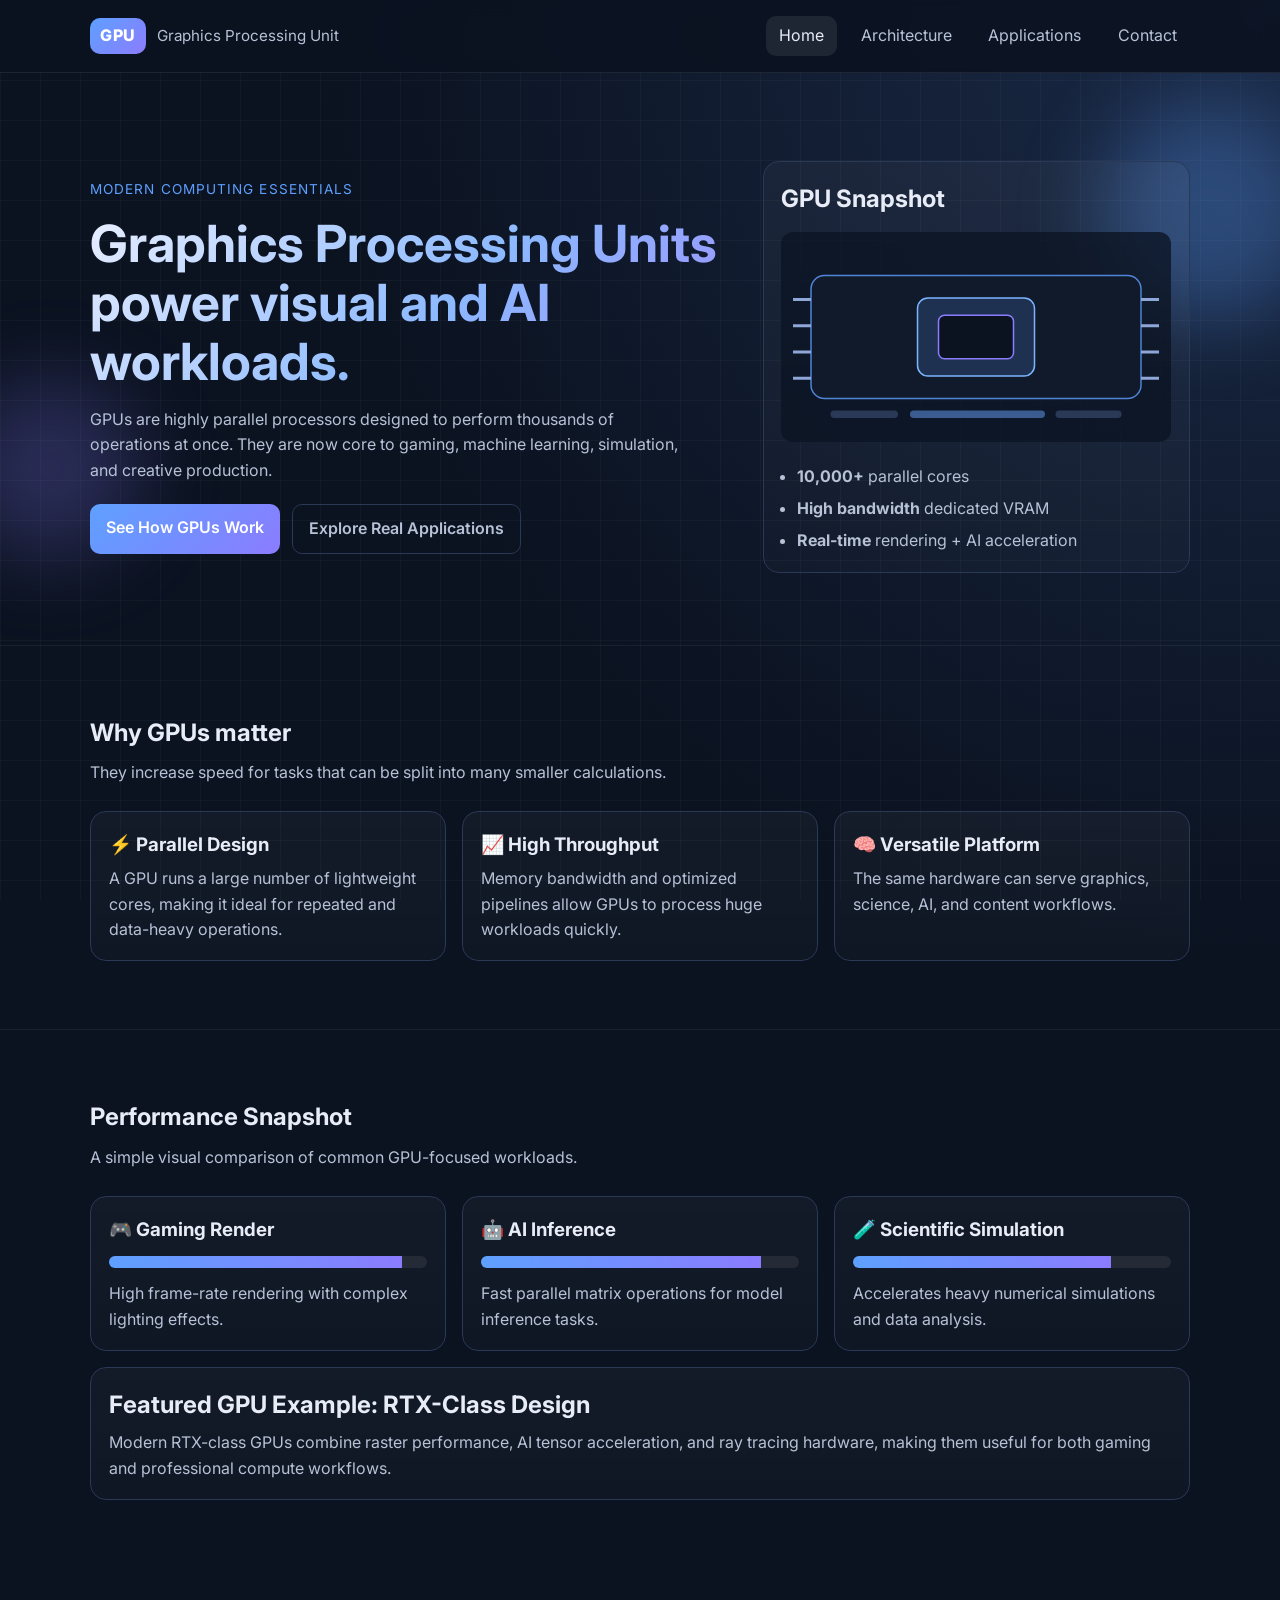
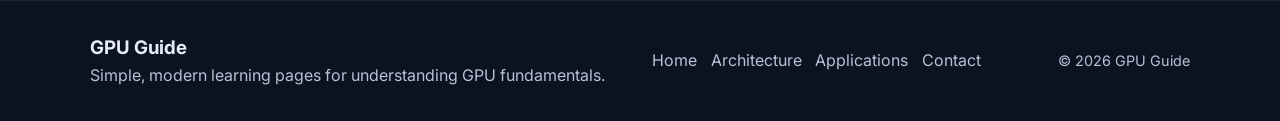
==== commit e95f6474: "Enhance visual identity across GPU website pages. Add a custom hero GPU illustration, stronger CTA t" ====
--- a/index.html
+++ b/index.html
@@ -44,14 +44,30 @@
                         They are now core to gaming, machine learning, simulation, and creative production.
                     </p>
                     <div class="hero-actions">
-                        <a class="btn btn-primary" href="architecture.html">Explore Architecture</a>
-                        <a class="btn btn-ghost" href="applications.html">View Applications</a>
+                        <a class="btn btn-primary" href="architecture.html">See How GPUs Work</a>
+                        <a class="btn btn-ghost" href="applications.html">Explore Real Applications</a>
                     </div>
                 </div>
 
-                <!-- Decorative visual block to keep the page attractive -->
+                <!-- Visual block with inline GPU illustration -->
                 <div class="visual-card floating">
                     <h2>GPU Snapshot</h2>
+                    <svg class="hero-gpu-art" viewBox="0 0 520 280" aria-label="GPU chip illustration">
+                        <rect x="40" y="58" width="440" height="164" rx="18" fill="#101a2b" stroke="#4f84d6" stroke-width="2"></rect>
+                        <rect x="182" y="88" width="156" height="104" rx="14" fill="#1f3150" stroke="#7db4ff" stroke-width="2"></rect>
+                        <rect x="210" y="111" width="100" height="58" rx="8" fill="#0b1220" stroke="#8b7cff" stroke-width="2"></rect>
+                        <line x1="16" y1="90" x2="40" y2="90" stroke="#8ea7d8" stroke-width="4"></line>
+                        <line x1="16" y1="125" x2="40" y2="125" stroke="#8ea7d8" stroke-width="4"></line>
+                        <line x1="16" y1="160" x2="40" y2="160" stroke="#8ea7d8" stroke-width="4"></line>
+                        <line x1="16" y1="195" x2="40" y2="195" stroke="#8ea7d8" stroke-width="4"></line>
+                        <line x1="480" y1="90" x2="504" y2="90" stroke="#8ea7d8" stroke-width="4"></line>
+                        <line x1="480" y1="125" x2="504" y2="125" stroke="#8ea7d8" stroke-width="4"></line>
+                        <line x1="480" y1="160" x2="504" y2="160" stroke="#8ea7d8" stroke-width="4"></line>
+                        <line x1="480" y1="195" x2="504" y2="195" stroke="#8ea7d8" stroke-width="4"></line>
+                        <rect x="66" y="238" width="90" height="10" rx="5" fill="#2a3956"></rect>
+                        <rect x="172" y="238" width="180" height="10" rx="5" fill="#3a5c90"></rect>
+                        <rect x="366" y="238" width="88" height="10" rx="5" fill="#2a3956"></rect>
+                    </svg>
                     <ul class="metric-list">
                         <li><strong>10,000+</strong> parallel cores</li>
                         <li><strong>High bandwidth</strong> dedicated VRAM</li>
@@ -73,23 +89,58 @@
 
                 <div class="card-grid">
                     <article class="card reveal">
-                        <h3>Parallel Design</h3>
+                        <h3>⚡ Parallel Design</h3>
                         <p>
                             A GPU runs a large number of lightweight cores, making it ideal for repeated and data-heavy operations.
                         </p>
                     </article>
                     <article class="card reveal">
-                        <h3>High Throughput</h3>
+                        <h3>📈 High Throughput</h3>
                         <p>
                             Memory bandwidth and optimized pipelines allow GPUs to process huge workloads quickly.
                         </p>
                     </article>
                     <article class="card reveal">
-                        <h3>Versatile Platform</h3>
+                        <h3>🧠 Versatile Platform</h3>
                         <p>
                             The same hardware can serve graphics, science, AI, and content workflows.
                         </p>
                     </article>
+                </div>
+            </div>
+        </section>
+
+        <!-- Extra visual data section for stronger identity -->
+        <section class="section">
+            <div class="container">
+                <div class="section-head">
+                    <h2>Performance Snapshot</h2>
+                    <p>A simple visual comparison of common GPU-focused workloads.</p>
+                </div>
+                <div class="data-grid">
+                    <article class="card reveal">
+                        <h3>🎮 Gaming Render</h3>
+                        <div class="data-bar"><span style="--w: 92%"></span></div>
+                        <p>High frame-rate rendering with complex lighting effects.</p>
+                    </article>
+                    <article class="card reveal">
+                        <h3>🤖 AI Inference</h3>
+                        <div class="data-bar"><span style="--w: 88%"></span></div>
+                        <p>Fast parallel matrix operations for model inference tasks.</p>
+                    </article>
+                    <article class="card reveal">
+                        <h3>🧪 Scientific Simulation</h3>
+                        <div class="data-bar"><span style="--w: 81%"></span></div>
+                        <p>Accelerates heavy numerical simulations and data analysis.</p>
+                    </article>
+                </div>
+
+                <div class="visual-card reveal featured-gpu">
+                    <h2>Featured GPU Example: RTX-Class Design</h2>
+                    <p>
+                        Modern RTX-class GPUs combine raster performance, AI tensor acceleration, and ray tracing hardware,
+                        making them useful for both gaming and professional compute workflows.
+                    </p>
                 </div>
             </div>
         </section>
--- a/styles.css
+++ b/styles.css
@@ -25,6 +25,20 @@
     color: var(--text);
     background: radial-gradient(circle at top right, #1a2a47 0%, var(--bg) 45%);
     line-height: 1.6;
+    position: relative;
+}
+
+/* Subtle grid overlay for a technical look */
+body::before {
+    content: "";
+    position: fixed;
+    inset: 0;
+    background-image:
+        linear-gradient(rgba(255, 255, 255, 0.03) 1px, transparent 1px),
+        linear-gradient(90deg, rgba(255, 255, 255, 0.03) 1px, transparent 1px);
+    background-size: 40px 40px;
+    pointer-events: none;
+    z-index: -2;
 }
 
 a {
@@ -142,6 +156,10 @@
     font-size: clamp(1.9rem, 5vw, 3.2rem);
     line-height: 1.15;
     margin-bottom: 1rem;
+    background: linear-gradient(135deg, #e8eeff 0%, #8cb9ff 55%, #9d8dff 100%);
+    -webkit-background-clip: text;
+    background-clip: text;
+    -webkit-text-fill-color: transparent;
 }
 
 .lead {
@@ -186,6 +204,7 @@
 
 .section {
     padding: 4.25rem 0;
+    border-top: 1px solid rgba(255, 255, 255, 0.06);
 }
 
 .page-main {
@@ -218,6 +237,14 @@
     border: 1px solid var(--border);
     border-radius: var(--radius);
     padding: 1.1rem;
+    transition: transform 0.25s ease, box-shadow 0.25s ease, border-color 0.25s ease;
+}
+
+.card:hover,
+.visual-card:hover {
+    transform: translateY(-5px);
+    border-color: rgba(124, 172, 255, 0.6);
+    box-shadow: 0 0 20px rgba(94, 160, 255, 0.3);
 }
 
 .card h3,
@@ -238,6 +265,13 @@
 
 .metric-list li + li {
     margin-top: 0.4rem;
+}
+
+.hero-gpu-art {
+    width: 100%;
+    border-radius: 12px;
+    margin: 0.5rem 0 0.9rem;
+    background: rgba(12, 20, 35, 0.8);
 }
 
 .architecture-panel {
@@ -294,6 +328,43 @@
     align-content: start;
 }
 
+.form-feedback {
+    min-height: 1.2em;
+    font-size: 0.92rem;
+    color: #7ff0b2;
+    margin-top: 0.2rem;
+}
+
+.form-feedback.is-error {
+    color: #ff9ca8;
+}
+
+.data-grid {
+    display: grid;
+    grid-template-columns: repeat(3, minmax(0, 1fr));
+    gap: 1rem;
+}
+
+.data-bar {
+    width: 100%;
+    height: 12px;
+    margin: 0.7rem 0 0.85rem;
+    background: rgba(255, 255, 255, 0.08);
+    border-radius: 999px;
+    overflow: hidden;
+}
+
+.data-bar span {
+    display: block;
+    width: var(--w);
+    height: 100%;
+    background: linear-gradient(90deg, #5ea0ff, #8b7cff);
+}
+
+.featured-gpu {
+    margin-top: 1rem;
+}
+
 /* Decorative visuals */
 .bg-orb {
     position: absolute;
@@ -391,6 +462,10 @@
 
     .contact-layout {
         grid-template-columns: 1fr;
+    }
+
+    .data-grid {
+        grid-template-columns: repeat(2, minmax(0, 1fr));
     }
 }
 
@@ -420,6 +495,10 @@
         grid-template-columns: 1fr;
     }
 
+    .data-grid {
+        grid-template-columns: 1fr;
+    }
+
     .brand-text {
         font-size: 0.82rem;
     }
@@ -427,5 +506,5 @@
 
 @keyframes floatY {
     0%, 100% { transform: translateY(0); }
-    50% { transform: translateY(-8px); }
-}
+    50% { transform: translateY(-15px); }
+}
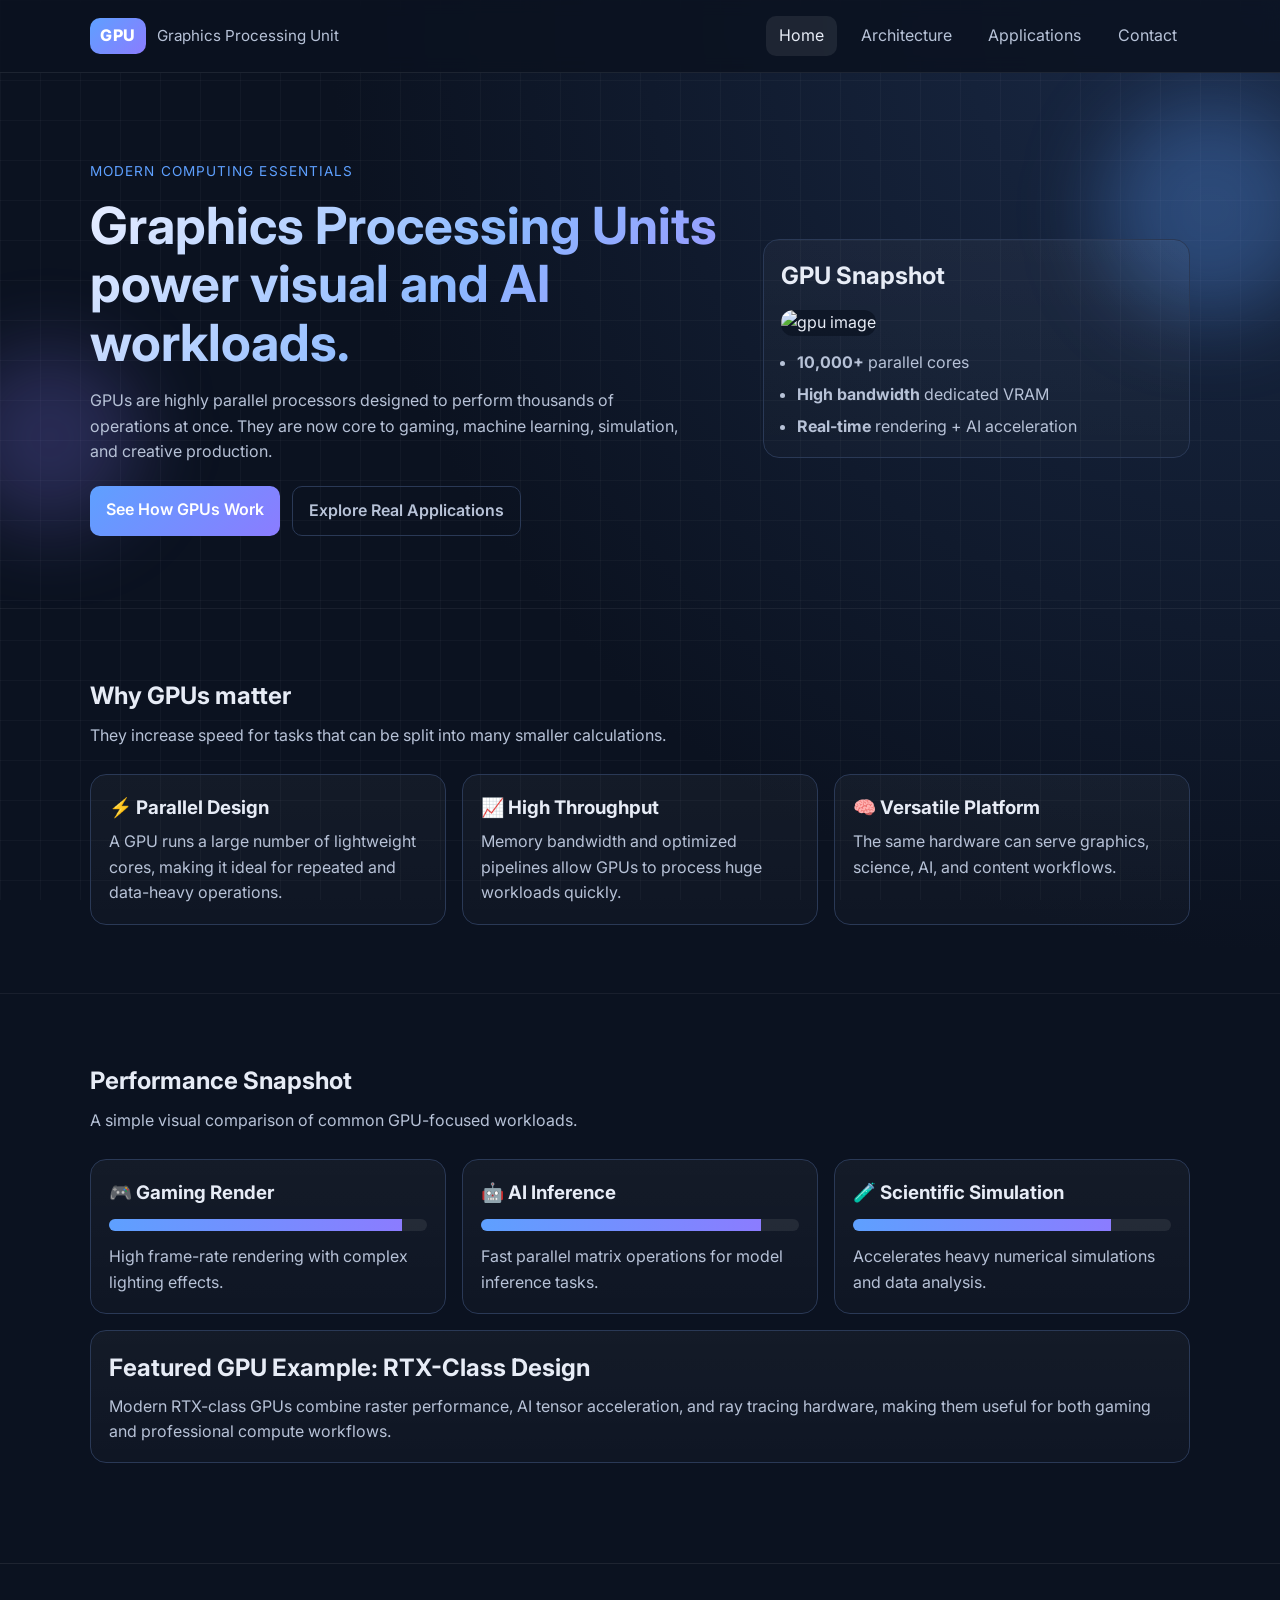
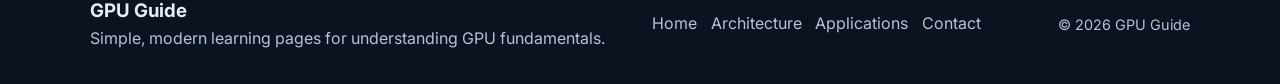
==== commit dc49df43: "Update comments and replace SVG with image" ====
--- a/index.html
+++ b/index.html
@@ -4,14 +4,15 @@
     <meta charset="UTF-8">
     <meta name="viewport" content="width=device-width, initial-scale=1.0">
     <meta name="description" content="A clean introduction to Graphics Processing Units (GPUs).">
-    <title>GPU Guide | Home</title>
+    <!-- Title dekat tab -->
+	<title>GPU Guide | Home</title>
     <link rel="preconnect" href="https://fonts.googleapis.com">
     <link rel="preconnect" href="https://fonts.gstatic.com" crossorigin>
     <link href="https://fonts.googleapis.com/css2?family=Inter:wght@400;500;600;700;800&display=swap" rel="stylesheet">
     <link rel="stylesheet" href="styles.css">
 </head>
 <body data-page="home">
-    <!-- Shared site header and navigation -->
+    <!-- Site Header dgn Nav Bar -->
     <header class="site-header">
         <div class="container nav-wrap">
             <a class="brand" href="index.html" aria-label="Go to home page">
@@ -20,7 +21,8 @@
             </a>
 
             <button class="menu-btn" id="menuBtn" aria-label="Toggle mobile menu" aria-expanded="false">
-                <span></span><span></span><span></span>
+				<!-- hamburger icon -->
+               <span></span><span></span><span></span>
             </button>
 
             <nav class="site-nav" id="siteNav">
@@ -33,7 +35,7 @@
     </header>
 
     <main>
-        <!-- Hero section for the home page -->
+        <!-- Hero(main) section for the home page -->
         <section class="hero">
             <div class="container hero-grid">
                 <div>
@@ -52,22 +54,8 @@
                 <!-- Visual block with inline GPU illustration -->
                 <div class="visual-card floating">
                     <h2>GPU Snapshot</h2>
-                    <svg class="hero-gpu-art" viewBox="0 0 520 280" aria-label="GPU chip illustration">
-                        <rect x="40" y="58" width="440" height="164" rx="18" fill="#101a2b" stroke="#4f84d6" stroke-width="2"></rect>
-                        <rect x="182" y="88" width="156" height="104" rx="14" fill="#1f3150" stroke="#7db4ff" stroke-width="2"></rect>
-                        <rect x="210" y="111" width="100" height="58" rx="8" fill="#0b1220" stroke="#8b7cff" stroke-width="2"></rect>
-                        <line x1="16" y1="90" x2="40" y2="90" stroke="#8ea7d8" stroke-width="4"></line>
-                        <line x1="16" y1="125" x2="40" y2="125" stroke="#8ea7d8" stroke-width="4"></line>
-                        <line x1="16" y1="160" x2="40" y2="160" stroke="#8ea7d8" stroke-width="4"></line>
-                        <line x1="16" y1="195" x2="40" y2="195" stroke="#8ea7d8" stroke-width="4"></line>
-                        <line x1="480" y1="90" x2="504" y2="90" stroke="#8ea7d8" stroke-width="4"></line>
-                        <line x1="480" y1="125" x2="504" y2="125" stroke="#8ea7d8" stroke-width="4"></line>
-                        <line x1="480" y1="160" x2="504" y2="160" stroke="#8ea7d8" stroke-width="4"></line>
-                        <line x1="480" y1="195" x2="504" y2="195" stroke="#8ea7d8" stroke-width="4"></line>
-                        <rect x="66" y="238" width="90" height="10" rx="5" fill="#2a3956"></rect>
-                        <rect x="172" y="238" width="180" height="10" rx="5" fill="#3a5c90"></rect>
-                        <rect x="366" y="238" width="88" height="10" rx="5" fill="#2a3956"></rect>
-                    </svg>
+                   
+					<img src="9126701.png" alt="gpu image" class="hero-gpu-art">
                     <ul class="metric-list">
                         <li><strong>10,000+</strong> parallel cores</li>
                         <li><strong>High bandwidth</strong> dedicated VRAM</li>
--- a/styles.css
+++ b/styles.css
@@ -365,6 +365,10 @@
     margin-top: 1rem;
 }
 
+.industry-reach {
+    margin-top: 1rem;
+}
+
 /* Decorative visuals */
 .bg-orb {
     position: absolute;
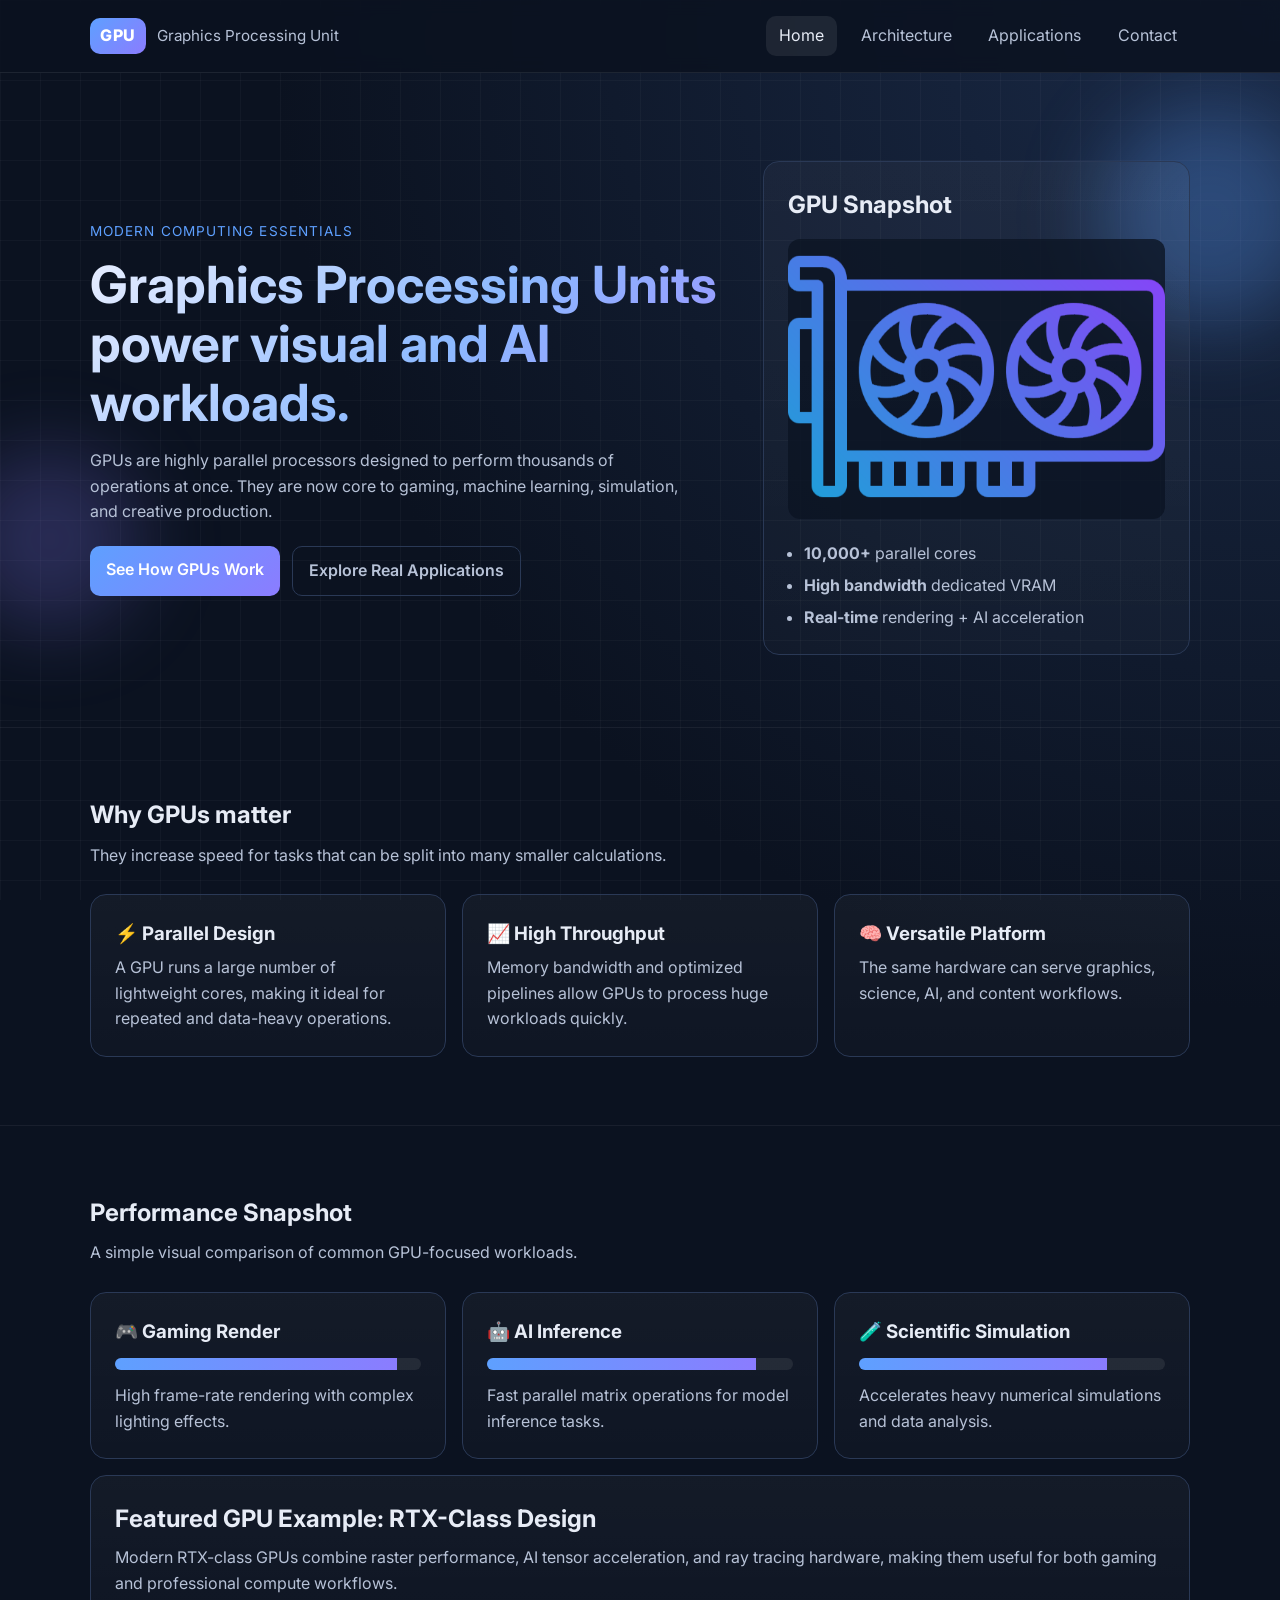
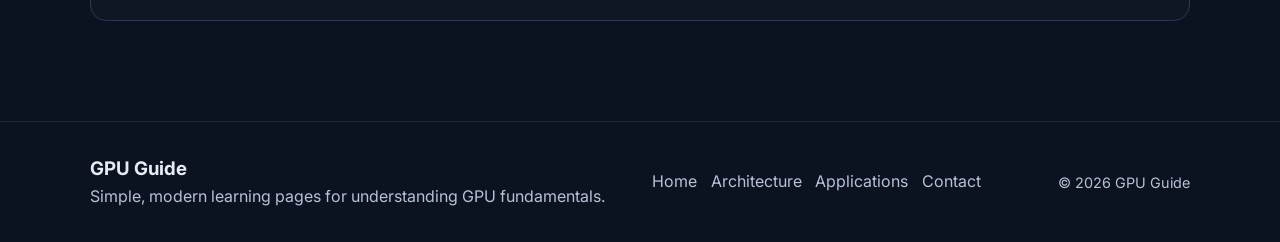
==== commit ae8a5a7d: "Add favicon link to index.html" ====
--- a/index.html
+++ b/index.html
@@ -10,6 +10,7 @@
     <link rel="preconnect" href="https://fonts.gstatic.com" crossorigin>
     <link href="https://fonts.googleapis.com/css2?family=Inter:wght@400;500;600;700;800&display=swap" rel="stylesheet">
     <link rel="stylesheet" href="styles.css">
+	<link rel="icon" href="favicon.ico">
 </head>
 <body data-page="home">
     <!-- Site Header dgn Nav Bar -->
--- a/styles.css
+++ b/styles.css
@@ -2,513 +2,586 @@
    GLOBAL TOKENS + RESET
    --------------------------------------------- */
 :root {
-    --bg: #0b1220;
-    --bg-soft: #111a2b;
-    --panel: #18243a;
-    --text: #e7ecf6;
-    --muted: #b7c2d7;
-    --primary: #5ea0ff;
-    --secondary: #8b7cff;
-    --border: #2a3956;
-    --shadow: 0 16px 40px rgba(0, 0, 0, 0.35);
-    --radius: 16px;
+  --bg: #0b1220;
+  --bg-soft: #111a2b;
+  --card-bg: rgba(255, 255, 255, 0.04);
+  --panel: #18243a;
+  --text: #e7ecf6;
+  --muted: #b7c2d7;
+  --primary: #5ea0ff;
+  --secondary: #8b7cff;
+  --border: #2a3956;
+  --shadow: 0 16px 40px rgba(0, 0, 0, 0.35);
+  --radius: 16px;
 }
 
 * {
-    box-sizing: border-box;
-    margin: 0;
-    padding: 0;
+  box-sizing: border-box;
+  margin: 0;
+  padding: 0;
 }
 
 body {
-    font-family: "Inter", sans-serif;
-    color: var(--text);
-    background: radial-gradient(circle at top right, #1a2a47 0%, var(--bg) 45%);
-    line-height: 1.6;
-    position: relative;
+  font-family: "Inter", sans-serif;
+  color: var(--text);
+  background: radial-gradient(circle at top right, #1a2a47 0%, var(--bg) 45%);
+  line-height: 1.6;
+  position: relative;
 }
 
 /* Subtle grid overlay for a technical look */
 body::before {
-    content: "";
-    position: fixed;
-    inset: 0;
-    background-image:
-        linear-gradient(rgba(255, 255, 255, 0.03) 1px, transparent 1px),
-        linear-gradient(90deg, rgba(255, 255, 255, 0.03) 1px, transparent 1px);
-    background-size: 40px 40px;
-    pointer-events: none;
-    z-index: -2;
+  content: "";
+  position: fixed;
+  inset: 0;
+  background-image:
+    linear-gradient(rgba(255, 255, 255, 0.03) 1px, transparent 1px),
+    linear-gradient(90deg, rgba(255, 255, 255, 0.03) 1px, transparent 1px);
+  background-size: 40px 40px;
+  pointer-events: none;
+  z-index: -2;
 }
 
 a {
-    color: inherit;
-    text-decoration: none;
+  color: inherit;
+  text-decoration: none;
 }
 
 .container {
-    width: min(1100px, 92vw);
-    margin: 0 auto;
+  width: min(1100px, 92vw);
+  margin: 0 auto;
 }
 
 /* ---------------------------------------------
    HEADER + NAVIGATION
    --------------------------------------------- */
 .site-header {
-    position: sticky;
-    top: 0;
-    z-index: 20;
-    backdrop-filter: blur(8px);
-    background: rgba(11, 18, 32, 0.86);
-    border-bottom: 1px solid rgba(255, 255, 255, 0.08);
+  position: sticky;
+  top: 0;
+  z-index: 20;
+  backdrop-filter: blur(8px);
+  background: rgba(11, 18, 32, 0.86);
+  border-bottom: 1px solid rgba(255, 255, 255, 0.08);
 }
 
 .nav-wrap {
-    min-height: 72px;
-    display: flex;
-    align-items: center;
-    justify-content: space-between;
-    gap: 1rem;
+  min-height: 72px;
+  display: flex;
+  align-items: center;
+  justify-content: space-between;
+  gap: 1rem;
 }
 
 .brand {
-    display: flex;
-    align-items: center;
-    gap: 0.7rem;
+  display: flex;
+  align-items: center;
+  gap: 0.7rem;
 }
 
 .brand-mark {
-    background: linear-gradient(135deg, var(--primary), var(--secondary));
-    color: #fff;
-    font-weight: 800;
-    padding: 0.35rem 0.65rem;
-    border-radius: 10px;
-    letter-spacing: 0.03em;
+  background: linear-gradient(135deg, var(--primary), var(--secondary));
+  color: #fff;
+  font-weight: 800;
+  padding: 0.35rem 0.65rem;
+  border-radius: 10px;
+  letter-spacing: 0.03em;
 }
 
 .brand-text {
-    font-size: 0.95rem;
-    color: var(--muted);
+  font-size: 0.95rem;
+  color: var(--muted);
 }
 
 .site-nav {
-    display: flex;
-    gap: 0.7rem;
+  display: flex;
+  gap: 0.7rem;
 }
 
 .site-nav a {
-    padding: 0.45rem 0.8rem;
-    border-radius: 10px;
-    color: var(--muted);
-    transition: 0.2s ease;
+  padding: 0.45rem 0.8rem;
+  border-radius: 10px;
+  color: var(--muted);
+  transition: 0.2s ease;
 }
 
 .site-nav a:hover,
 .site-nav a.is-active {
-    color: var(--text);
-    background: rgba(255, 255, 255, 0.08);
+  color: var(--text);
+  background: rgba(255, 255, 255, 0.08);
 }
 
 /* Mobile menu button */
 .menu-btn {
-    display: none;
-    width: 44px;
-    height: 44px;
-    border: 1px solid var(--border);
-    border-radius: 10px;
-    background: transparent;
-    padding: 0.5rem;
-    cursor: pointer;
+  display: none;
+  width: 44px;
+  height: 44px;
+  border: 1px solid var(--border);
+  border-radius: 10px;
+  background: transparent;
+  padding: 0.5rem;
+  cursor: pointer;
 }
 
 .menu-btn span {
-    display: block;
-    height: 2px;
-    background: #fff;
-    margin: 5px 0;
+  display: block;
+  height: 2px;
+  background: #fff;
+  margin: 5px 0;
 }
 
 /* ---------------------------------------------
    SECTIONS + COMMON COMPONENTS
    --------------------------------------------- */
-.hero {
-    position: relative;
-    overflow: hidden;
-    padding: 5.5rem 0 4.5rem;
-}
-
-.hero-grid {
-    display: grid;
-    grid-template-columns: 1.2fr 0.8fr;
-    gap: 2rem;
-    align-items: center;
-}
-
-.eyebrow {
-    color: var(--primary);
-    font-size: 0.85rem;
-    text-transform: uppercase;
-    letter-spacing: 0.08em;
-    margin-bottom: 0.8rem;
-}
-
-h1 {
-    font-size: clamp(1.9rem, 5vw, 3.2rem);
-    line-height: 1.15;
-    margin-bottom: 1rem;
-    background: linear-gradient(135deg, #e8eeff 0%, #8cb9ff 55%, #9d8dff 100%);
-    -webkit-background-clip: text;
-    background-clip: text;
-    -webkit-text-fill-color: transparent;
-}
-
-.lead {
-    color: var(--muted);
-    max-width: 60ch;
-}
-
-.hero-actions {
-    display: flex;
-    flex-wrap: wrap;
-    gap: 0.75rem;
-    margin-top: 1.3rem;
-}
-
-.btn {
-    display: inline-block;
-    padding: 0.7rem 1rem;
-    border-radius: 10px;
-    font-weight: 600;
-    transition: 0.25s ease;
-}
-
-.btn-primary {
-    background: linear-gradient(135deg, var(--primary), var(--secondary));
-    color: #fff;
-}
-
-.btn-primary:hover {
-    transform: translateY(-1px);
-    box-shadow: var(--shadow);
-}
-
-.btn-ghost {
-    border: 1px solid var(--border);
-    color: var(--muted);
-}
-
-.btn-ghost:hover {
-    color: var(--text);
-    border-color: #4a618f;
+.page-main {
+  min-height: calc(100vh - 72px);
 }
 
 .section {
-    padding: 4.25rem 0;
-    border-top: 1px solid rgba(255, 255, 255, 0.06);
-}
-
-.page-main {
-    min-height: calc(100vh - 72px);
+  padding: 4.25rem 0;
+  border-top: 1px solid rgba(255, 255, 255, 0.06);
 }
 
 .section-head {
-    margin-bottom: 1.6rem;
+  margin-bottom: 1.6rem;
 }
 
 .section-head h2,
 .section-head h1 {
-    margin-bottom: 0.5rem;
+  margin-bottom: 0.5rem;
 }
 
 .section-head p {
-    color: var(--muted);
-    max-width: 70ch;
-}
-
+  color: var(--muted);
+  max-width: 70ch;
+}
+
+/* Hero */
+.hero {
+  position: relative;
+  overflow: hidden;
+  padding: 5.5rem 0 4.5rem;
+}
+
+.hero-grid {
+  display: grid;
+  grid-template-columns: 1.2fr 0.8fr;
+  gap: 2rem;
+  align-items: center;
+}
+
+.eyebrow {
+  color: var(--primary);
+  font-size: 0.85rem;
+  text-transform: uppercase;
+  letter-spacing: 0.08em;
+  margin-bottom: 0.8rem;
+}
+
+h1 {
+  font-size: clamp(1.9rem, 5vw, 3.2rem);
+  line-height: 1.15;
+  margin-bottom: 1rem;
+  background: linear-gradient(135deg, #e8eeff 0%, #8cb9ff 55%, #9d8dff 100%);
+  -webkit-background-clip: text;
+  background-clip: text;
+  -webkit-text-fill-color: transparent;
+}
+
+.lead {
+  color: var(--muted);
+  max-width: 60ch;
+}
+
+.hero-actions {
+  display: flex;
+  flex-wrap: wrap;
+  gap: 0.75rem;
+  margin-top: 1.3rem;
+}
+
+.hero-gpu-art {
+  width: 100%;
+  border-radius: 12px;
+  margin: 0.5rem 0 0.9rem;
+  background: rgba(12, 20, 35, 0.8);
+}
+
+/* Buttons */
+.btn {
+  display: inline-block;
+  padding: 0.7rem 1rem;
+  border-radius: 10px;
+  font-weight: 600;
+  transition: 0.25s ease;
+  /* keluar pointer tangan */
+  cursor: pointer;
+  border: none;
+}
+
+.btn-primary {
+  background: linear-gradient(135deg, var(--primary), var(--secondary));
+  color: #fff;
+}
+
+.btn-primary:hover {
+  transform: translateY(-1px);
+  box-shadow: var(--shadow);
+}
+
+.btn-ghost {
+  border: 1px solid var(--border);
+  color: var(--muted);
+}
+
+.btn-ghost:hover {
+  color: var(--text);
+  border-color: #4a618f;
+}
+
+/* Cards + common grids */
 .card-grid {
-    display: grid;
-    grid-template-columns: repeat(3, minmax(0, 1fr));
-    gap: 1rem;
+  display: grid;
+  grid-template-columns: repeat(3, minmax(0, 1fr));
+  gap: 1rem;
 }
 
 .card,
 .visual-card {
-    background: linear-gradient(180deg, rgba(255, 255, 255, 0.04), rgba(255, 255, 255, 0.02));
-    border: 1px solid var(--border);
-    border-radius: var(--radius);
-    padding: 1.1rem;
-    transition: transform 0.25s ease, box-shadow 0.25s ease, border-color 0.25s ease;
+  background: linear-gradient(180deg, rgba(255, 255, 255, 0.04), rgba(255, 255, 255, 0.02));
+  border: 1px solid var(--border);
+  border-radius: var(--radius);
+  padding: 1.5rem;
+  transition:
+    transform 0.25s ease,
+    box-shadow 0.25s ease,
+    border-color 0.25s ease;
 }
 
 .card:hover,
 .visual-card:hover {
-    transform: translateY(-5px);
-    border-color: rgba(124, 172, 255, 0.6);
-    box-shadow: 0 0 20px rgba(94, 160, 255, 0.3);
+  transform: translateY(-5px);
+  border-color: rgba(124, 172, 255, 0.6);
+  box-shadow: 0 0 20px rgba(94, 160, 255, 0.3);
 }
 
 .card h3,
 .visual-card h2 {
-    margin-bottom: 0.4rem;
+  margin-bottom: 0.4rem;
 }
 
 .card p,
 .visual-card p,
 .metric-list li,
 .architecture-panel li {
-    color: var(--muted);
+  color: var(--muted);
 }
 
 .metric-list {
-    padding-left: 1rem;
+  padding-left: 1rem;
 }
 
 .metric-list li + li {
-    margin-top: 0.4rem;
-}
-
-.hero-gpu-art {
-    width: 100%;
-    border-radius: 12px;
-    margin: 0.5rem 0 0.9rem;
-    background: rgba(12, 20, 35, 0.8);
+  margin-top: 0.4rem;
 }
 
 .architecture-panel {
-    margin-top: 1.2rem;
+  margin-top: 1.2rem;
 }
 
 .architecture-panel ol {
-    padding-left: 1.2rem;
+  padding-left: 1.2rem;
+}
+
+/* ---------------------------------------------
+   CONTENT / PAGE COMPONENTS
+   --------------------------------------------- */
+/* New Content Styles */
+table {
+  width: 100%;
+  border-collapse: collapse;
+  margin-top: 20px;
+  background: var(--card-bg);
+  border-radius: 12px;
+  overflow: hidden;
+}
+
+th,
+td {
+  padding: 15px;
+  text-align: left;
+  border-bottom: 1px solid rgba(255, 255, 255, 0.1);
+}
+
+th {
+  background: rgba(255, 255, 255, 0.05);
+  color: var(--primary);
+}
+
+.comparison-section {
+  margin-top: 3rem; /* This creates a large, professional gap */
+  padding-top: 2rem;
+  border-top: 1px solid rgba(255, 255, 255, 0.05); /* Optional: a very faint line to separate the topics */
+}
+
+.case-study-grid {
+  display: grid;
+  grid-template-columns: 1fr 1fr;
+  gap: 1rem;
+  margin-top: 1rem;
+}
+
+/* for faq */
+.faq-list {
+  max-width: 800px; /* Prevents the text from stretching too far */
+  margin: 0 auto; /* Centers the FAQ on the page */
+}
+
+.faq-item h4 {
+  color: var(--primary); /* Uses your bright blue from Line 11 */
+  margin-bottom: 0.5rem;
+  font-size: 1.1rem;
+}
+
+.faq-item p {
+  font-size: 0.95rem;
+  line-height: 1.7; /* Adds space between lines of text */
 }
 
 /* Contact page layout and form controls */
 .contact-layout {
-    display: grid;
-    grid-template-columns: 1.2fr 0.8fr;
-    gap: 1rem;
+  display: grid;
+  grid-template-columns: 1.2fr 0.8fr;
+  gap: 1rem;
 }
 
 .contact-form {
-    display: grid;
-    gap: 0.55rem;
+  display: grid;
+  gap: 0.55rem;
 }
 
 .contact-form label {
-    font-weight: 600;
-    font-size: 0.94rem;
+  font-weight: 600;
+  font-size: 0.94rem;
 }
 
 .contact-form input,
 .contact-form select,
 .contact-form textarea {
-    background: rgba(255, 255, 255, 0.03);
-    border: 1px solid var(--border);
-    color: var(--text);
-    padding: 0.72rem 0.8rem;
-    border-radius: 10px;
-    font-family: inherit;
-    font-size: 0.95rem;
+  background: rgba(255, 255, 255, 0.03);
+  border: 1px solid var(--border);
+  color: var(--text);
+  padding: 0.72rem 0.8rem;
+  border-radius: 10px;
+  font-family: inherit;
+  font-size: 0.95rem;
 }
 
 .contact-form textarea {
-    resize: vertical;
+  resize: vertical;
 }
 
 .contact-form input:focus,
 .contact-form select:focus,
 .contact-form textarea:focus {
-    outline: 2px solid rgba(94, 160, 255, 0.45);
-    border-color: #4f84d6;
+  outline: 2px solid rgba(94, 160, 255, 0.45);
+  border-color: #4f84d6;
 }
 
 .contact-aside {
-    display: grid;
-    gap: 1rem;
-    align-content: start;
+  display: grid;
+  gap: 1rem;
+  align-content: start;
 }
 
 .form-feedback {
-    min-height: 1.2em;
-    font-size: 0.92rem;
-    color: #7ff0b2;
-    margin-top: 0.2rem;
+  min-height: 1.2em;
+  font-size: 0.92rem;
+  color: #7ff0b2;
+  margin-top: 0.2rem;
 }
 
 .form-feedback.is-error {
-    color: #ff9ca8;
+  color: #ff9ca8;
 }
 
 .data-grid {
-    display: grid;
-    grid-template-columns: repeat(3, minmax(0, 1fr));
-    gap: 1rem;
+  display: grid;
+  grid-template-columns: repeat(3, minmax(0, 1fr));
+  gap: 1rem;
 }
 
 .data-bar {
-    width: 100%;
-    height: 12px;
-    margin: 0.7rem 0 0.85rem;
-    background: rgba(255, 255, 255, 0.08);
-    border-radius: 999px;
-    overflow: hidden;
+  width: 100%;
+  height: 12px;
+  margin: 0.7rem 0 0.85rem;
+  background: rgba(255, 255, 255, 0.08);
+  border-radius: 999px;
+  overflow: hidden;
 }
 
 .data-bar span {
-    display: block;
-    width: var(--w);
-    height: 100%;
-    background: linear-gradient(90deg, #5ea0ff, #8b7cff);
+  display: block;
+  width: var(--w);
+  height: 100%;
+  background: linear-gradient(90deg, #5ea0ff, #8b7cff);
 }
 
 .featured-gpu {
-    margin-top: 1rem;
+  margin-top: 1rem;
 }
 
 .industry-reach {
-    margin-top: 1rem;
-}
-
+  margin-top: 1rem;
+}
+
+/* ---------------------------------------------
+   DECORATIVE VISUALS + ANIMATIONS
+   --------------------------------------------- */
 /* Decorative visuals */
 .bg-orb {
-    position: absolute;
-    border-radius: 50%;
-    filter: blur(40px);
-    z-index: -1;
+  position: absolute;
+  border-radius: 50%;
+  filter: blur(40px);
+  z-index: -1;
 }
 
 .orb-a {
-    width: 220px;
-    height: 220px;
-    background: rgba(94, 160, 255, 0.3);
-    top: 5%;
-    right: -40px;
+  width: 220px;
+  height: 220px;
+  background: rgba(94, 160, 255, 0.3);
+  top: 5%;
+  right: -40px;
 }
 
 .orb-b {
-    width: 180px;
-    height: 180px;
-    background: rgba(139, 124, 255, 0.24);
-    bottom: 15%;
-    left: -40px;
-}
-
+  width: 180px;
+  height: 180px;
+  background: rgba(139, 124, 255, 0.24);
+  bottom: 15%;
+  left: -40px;
+}
+
+/*gpu float animation*/
 .floating {
-    animation: floatY 6s ease-in-out infinite;
+  animation: floatY 6s ease-in-out infinite;
 }
 
 /* Reveal animation class controlled by JS */
 .reveal {
-    opacity: 0;
-    transform: translateY(14px);
+  opacity: 0;
+  transform: translateY(14px);
 }
 
 .reveal.show {
-    opacity: 1;
+  opacity: 1;
+  transform: translateY(0);
+  transition: 0.5s ease;
+}
+
+/* -----
+floating animation range
+----------*/
+@keyframes floatY {
+  0%,
+  100% {
     transform: translateY(0);
-    transition: 0.5s ease;
+  }
+
+  50% {
+    transform: translateY(-15px);
+  }
 }
 
 /* ---------------------------------------------
    FOOTER
    --------------------------------------------- */
 .site-footer {
-    border-top: 1px solid rgba(255, 255, 255, 0.08);
-    margin-top: 2rem;
+  border-top: 1px solid rgba(255, 255, 255, 0.08);
+  margin-top: 2rem;
 }
 
 .footer-wrap {
-    padding: 2rem 0;
-    display: grid;
-    grid-template-columns: 1.4fr 1fr auto;
-    gap: 1rem;
-    align-items: center;
+  padding: 2rem 0;
+  display: grid;
+  grid-template-columns: 1.4fr 1fr auto;
+  gap: 1rem;
+  align-items: center;
 }
 
 .footer-wrap p {
-    color: var(--muted);
+  color: var(--muted);
 }
 
 .footer-links {
+  display: flex;
+  flex-wrap: wrap;
+  gap: 0.85rem;
+}
+
+.footer-links a {
+  color: var(--muted);
+}
+
+.footer-links a:hover {
+  color: var(--text);
+}
+
+.copyright {
+  font-size: 0.9rem;
+}
+
+/* ---------------------------------------------
+   RESPONSIVE RULES
+   --------------------------------------------- */
+@media (max-width: 900px) {
+  .hero-grid,
+  .contact-layout,
+  .case-study-grid {
+    grid-template-columns: 1fr;
+  }
+
+  .footer-wrap {
+    grid-template-columns: 1fr;
+    text-align: left;
+  }
+
+  .data-grid,
+  .card-grid {
+    grid-template-columns: repeat(2, minmax(0, 1fr));
+  }
+}
+
+@media (max-width: 700px) {
+  .menu-btn {
+    display: block;
+  }
+
+  .site-nav {
+    display: none;
+    position: absolute;
+    left: 4vw;
+    right: 4vw;
+    top: 68px;
+    flex-direction: column;
+    background: var(--bg-soft);
+    border: 1px solid var(--border);
+    border-radius: 12px;
+    padding: 0.6rem;
+  }
+
+  .site-nav.open {
     display: flex;
-    flex-wrap: wrap;
-    gap: 0.85rem;
-}
-
-.footer-links a {
-    color: var(--muted);
-}
-
-.footer-links a:hover {
-    color: var(--text);
-}
-
-.copyright {
-    font-size: 0.9rem;
-}
-
-/* ---------------------------------------------
-   RESPONSIVE RULES
-   --------------------------------------------- */
-@media (max-width: 900px) {
-    .hero-grid {
-        grid-template-columns: 1fr;
-    }
-
-    .card-grid {
-        grid-template-columns: repeat(2, minmax(0, 1fr));
-    }
-
-    .footer-wrap {
-        grid-template-columns: 1fr;
-        text-align: left;
-    }
-
-    .contact-layout {
-        grid-template-columns: 1fr;
-    }
-
-    .data-grid {
-        grid-template-columns: repeat(2, minmax(0, 1fr));
-    }
-}
-
-@media (max-width: 700px) {
-    .menu-btn {
-        display: block;
-    }
-
-    .site-nav {
-        display: none;
-        position: absolute;
-        left: 4vw;
-        right: 4vw;
-        top: 68px;
-        flex-direction: column;
-        background: var(--bg-soft);
-        border: 1px solid var(--border);
-        border-radius: 12px;
-        padding: 0.6rem;
-    }
-
-    .site-nav.open {
-        display: flex;
-    }
-
-    .card-grid {
-        grid-template-columns: 1fr;
-    }
-
-    .data-grid {
-        grid-template-columns: 1fr;
-    }
-
-    .brand-text {
-        font-size: 0.82rem;
-    }
-}
-
-@keyframes floatY {
-    0%, 100% { transform: translateY(0); }
-    50% { transform: translateY(-15px); }
-}
+  }
+
+  .card-grid {
+    grid-template-columns: 1fr;
+  }
+
+  .data-grid {
+    grid-template-columns: 1fr;
+  }
+
+  .brand-text {
+    font-size: 0.82rem;
+  }
+}
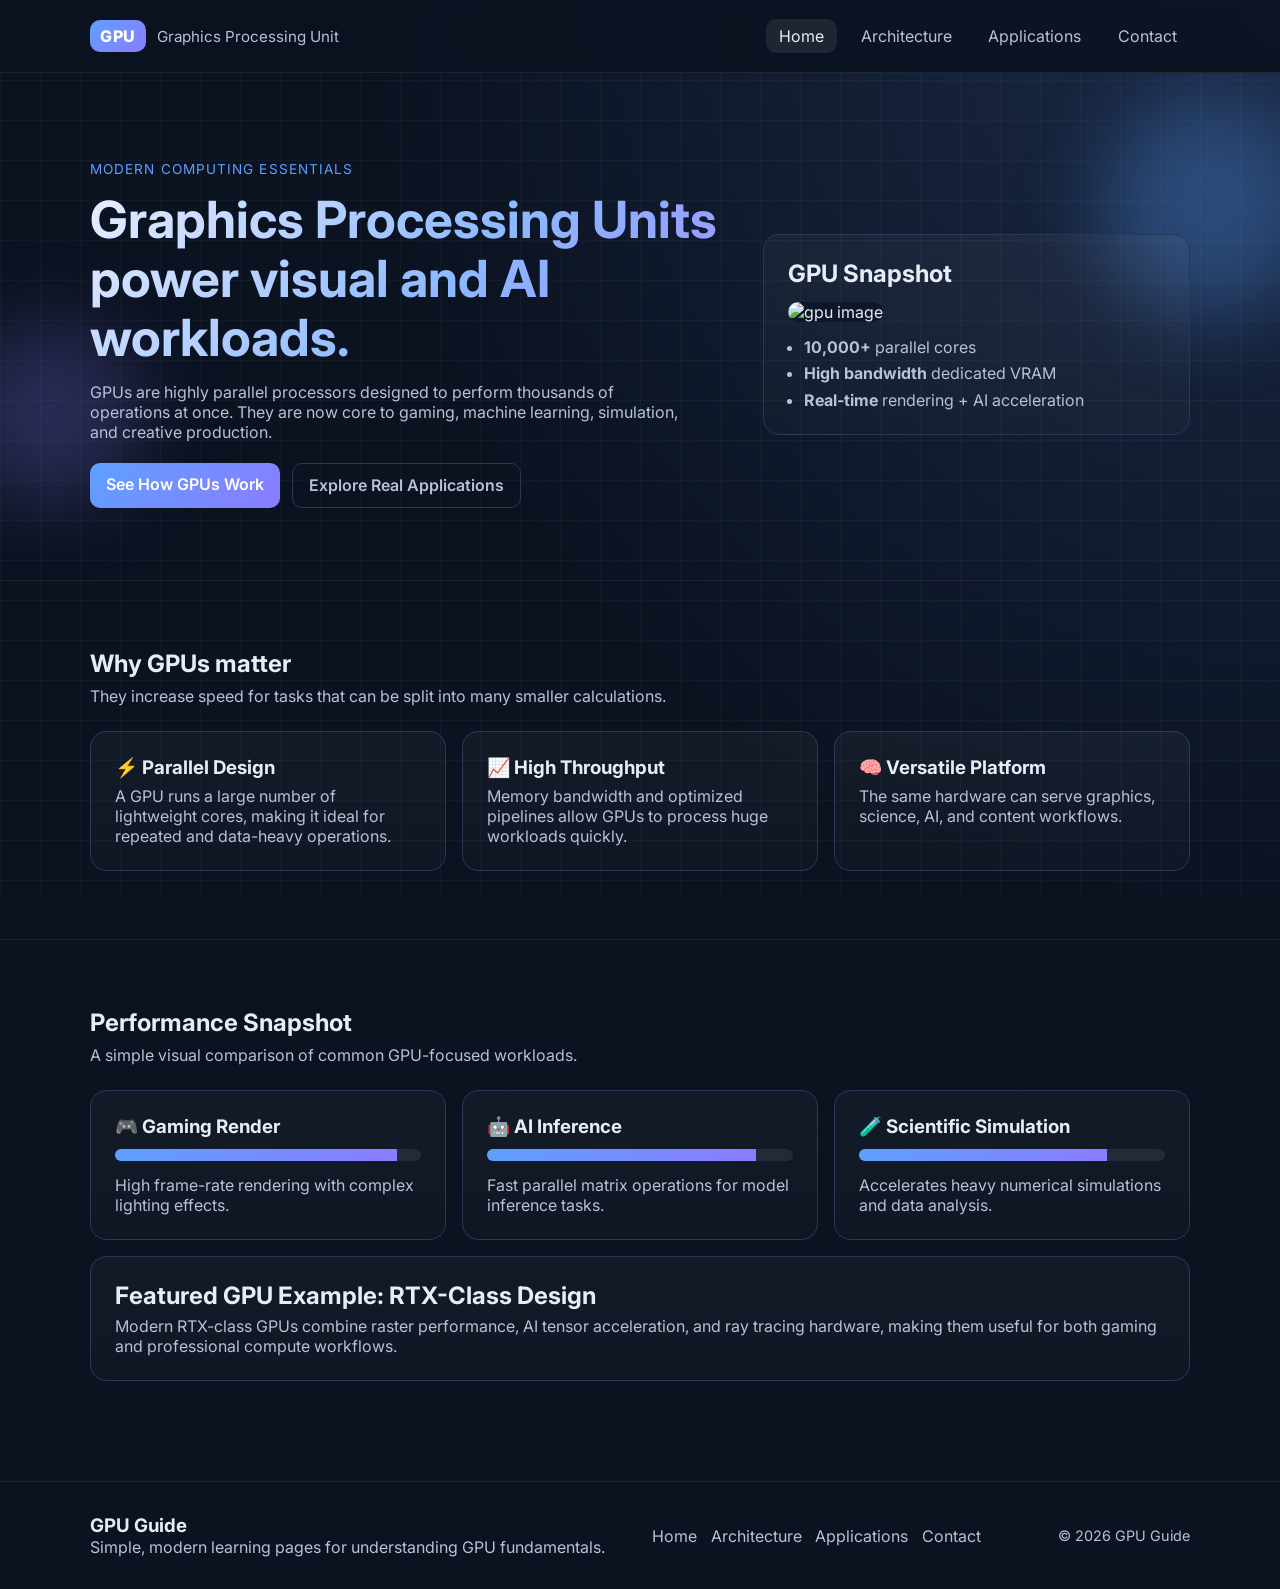
==== commit 17a39b1c: "Update index.html" ====
--- a/index.html
+++ b/index.html
@@ -1,5 +1,9 @@
 <!DOCTYPE html>
 <html lang="en">
+
+<!-- inline style edit warna element kalau puan nak
+style="background: #ff5e5e; border-color: #ff5e5e;"
+--!>
 <head>
     <meta charset="UTF-8">
     <meta name="viewport" content="width=device-width, initial-scale=1.0">
@@ -56,7 +60,7 @@
                 <div class="visual-card floating">
                     <h2>GPU Snapshot</h2>
                    
-					<img src="9126701.png" alt="gpu image" class="hero-gpu-art">
+					<img src="gpu.png" alt="gpu image" class="hero-gpu-art">
                     <ul class="metric-list">
                         <li><strong>10,000+</strong> parallel cores</li>
                         <li><strong>High bandwidth</strong> dedicated VRAM</li>
--- a/styles.css
+++ b/styles.css
@@ -24,12 +24,18 @@
 body {
   font-family: "Inter", sans-serif;
   color: var(--text);
-  background: radial-gradient(circle at top right, #1a2a47 0%, var(--bg) 45%);
+  background: radial-gradient(circle at top right, #1a2a47 0%, var(--bg) 45%);*/
+  /* --- kalau pn suruh tukar background jd gambar --- * /
+  background-image: url('background.png'); / * Pastikan file gambar ada dalam folder yang sama * 
+  background-size: cover;      / * Supaya gambar penuh satu screen * /
+  background-attachment: fixed; / * Supaya bila scroll, gambar tak ikut gerak (nampak pro) * /
+  background-position: center; / * Gambar sentiasa kat tengah */
+  
   line-height: 1.6;
   position: relative;
 }
 
-/* Subtle grid overlay for a technical look */
+/* grid dekat background */
 body::before {
   content: "";
   position: fixed;
@@ -584,4 +590,4 @@
   .brand-text {
     font-size: 0.82rem;
   }
-}+}
